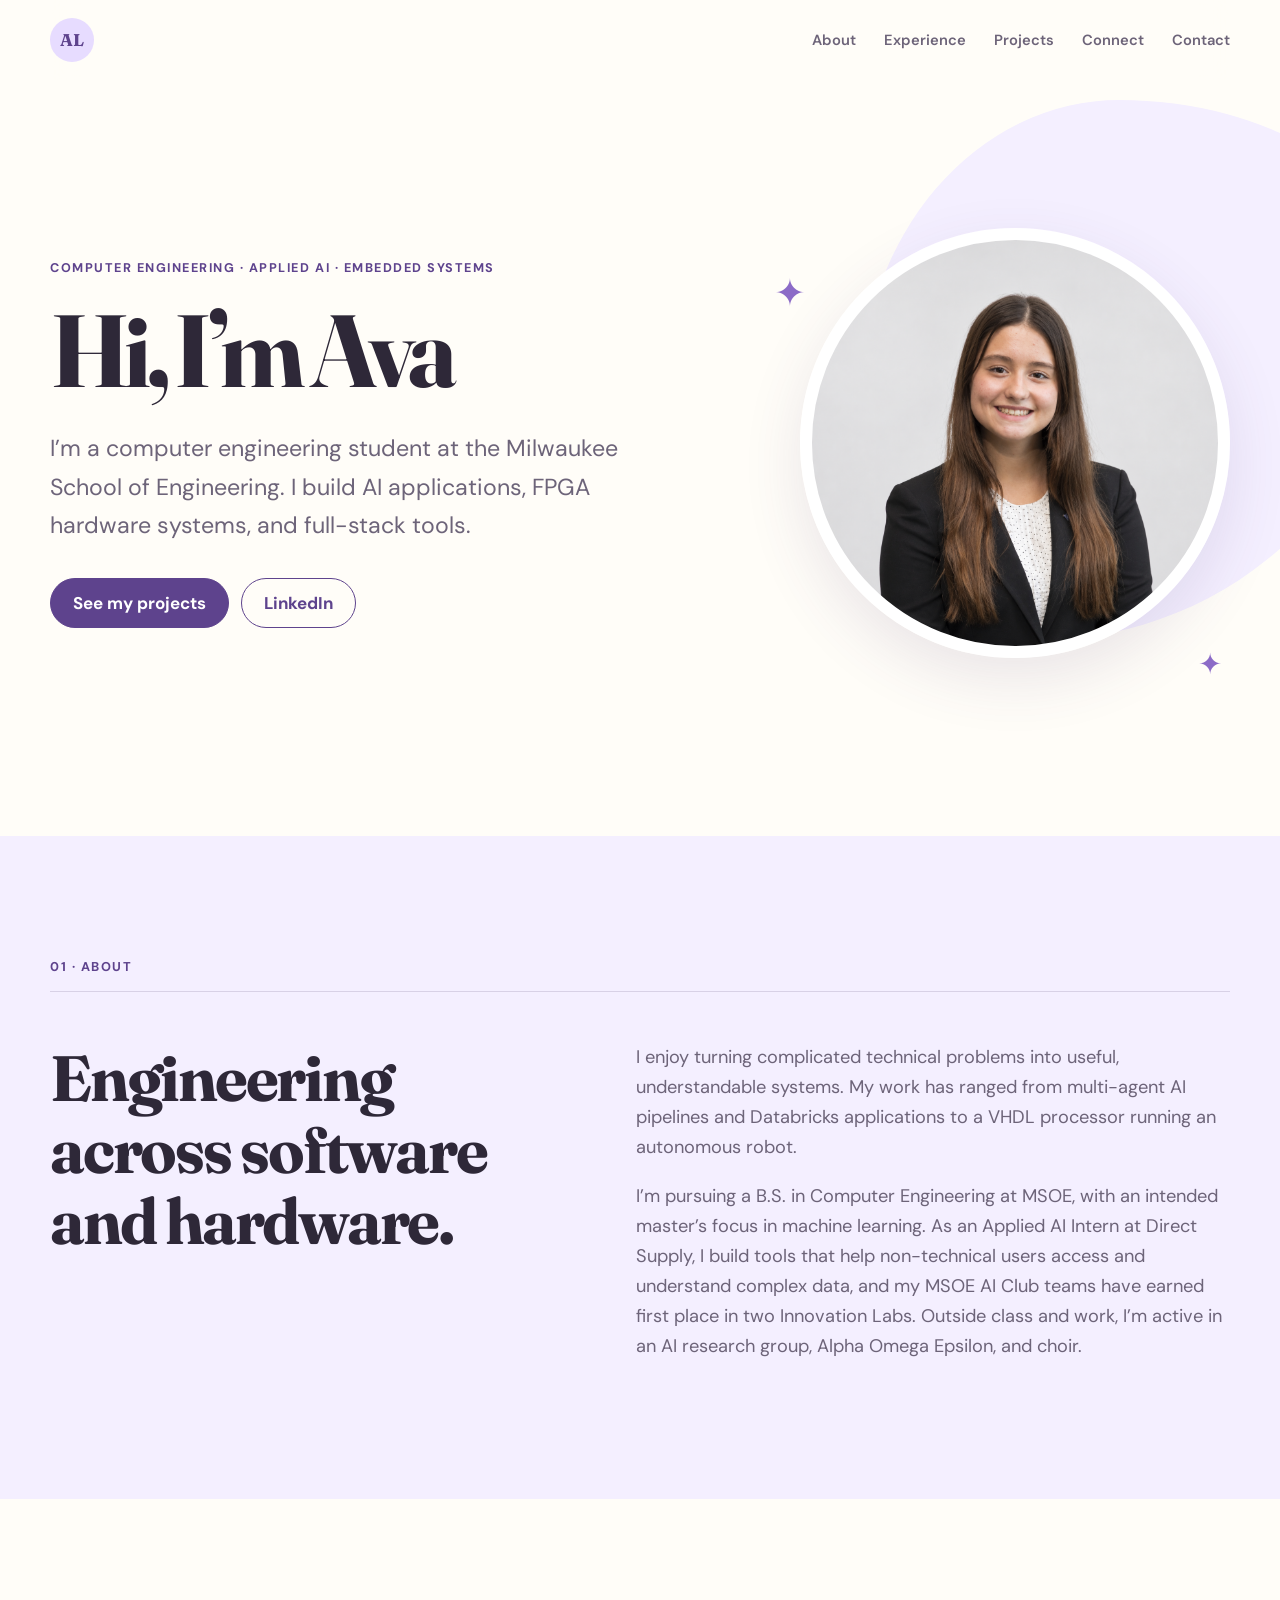
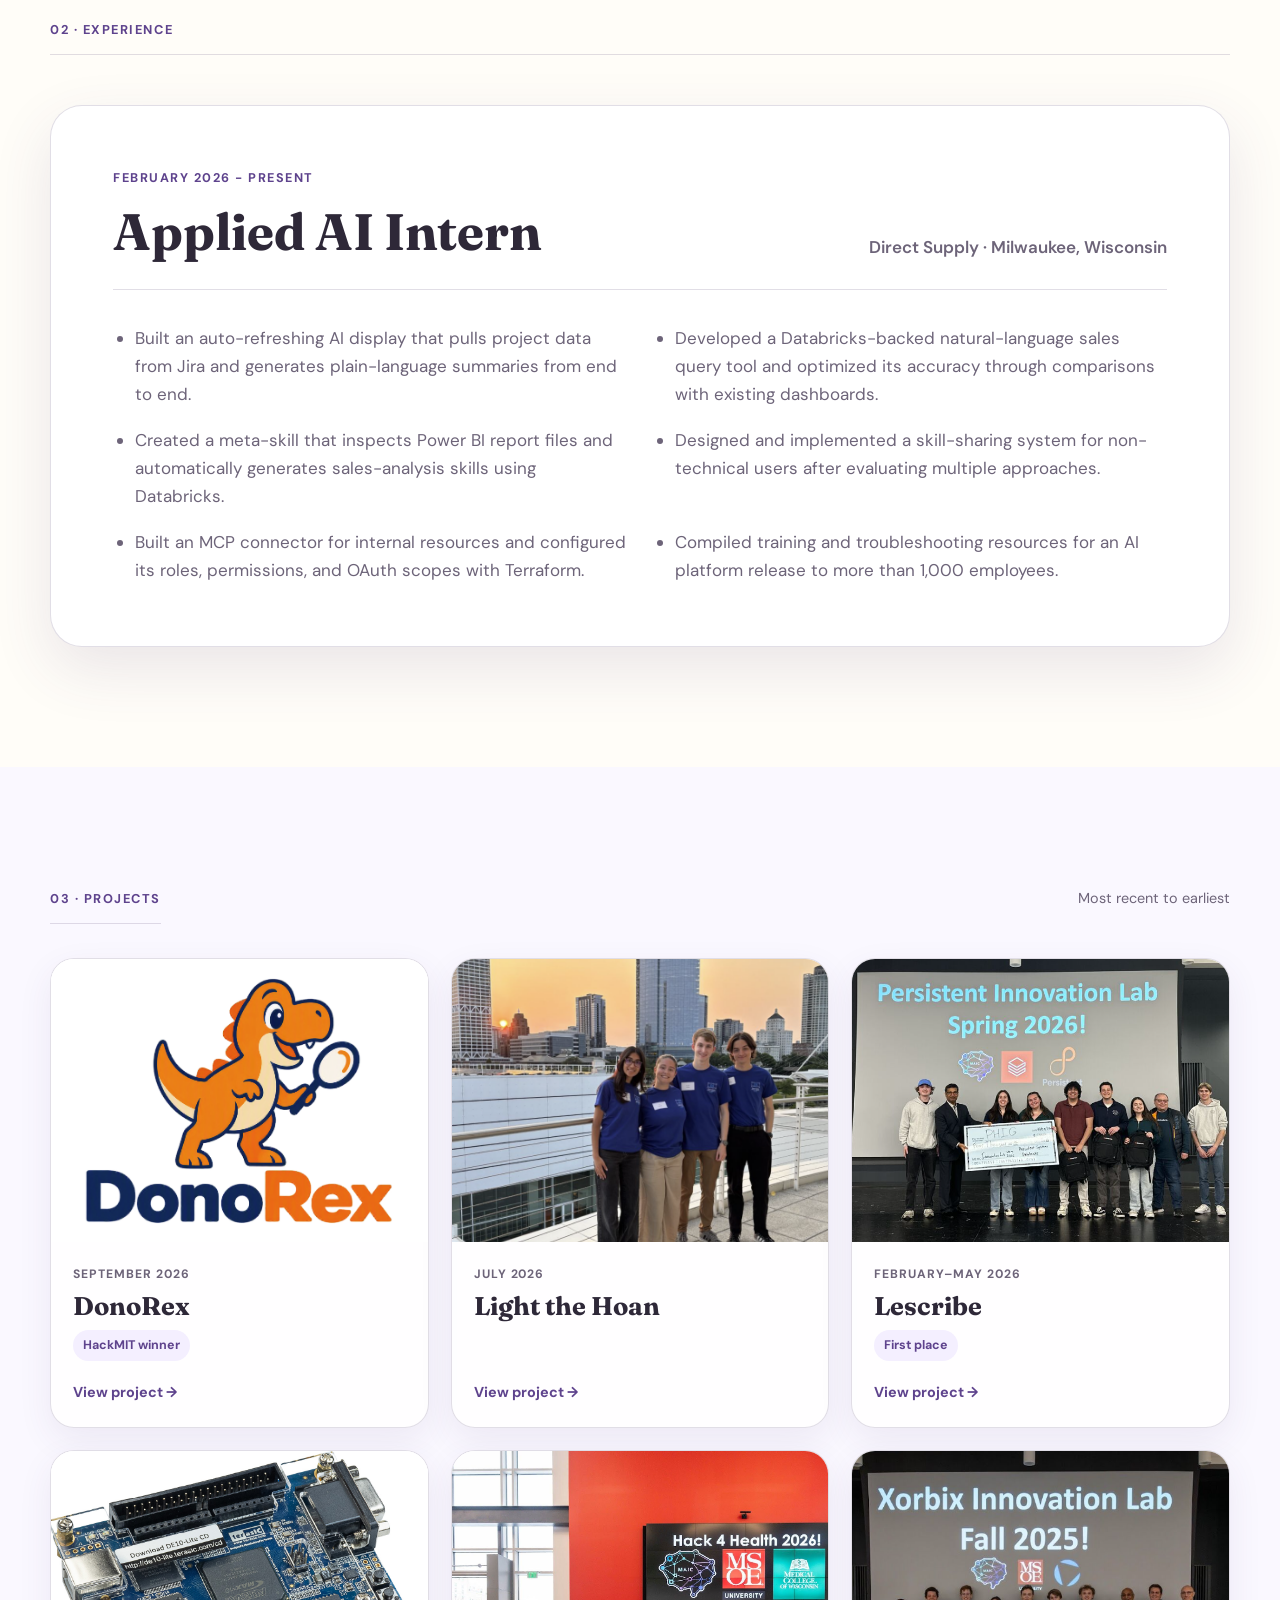
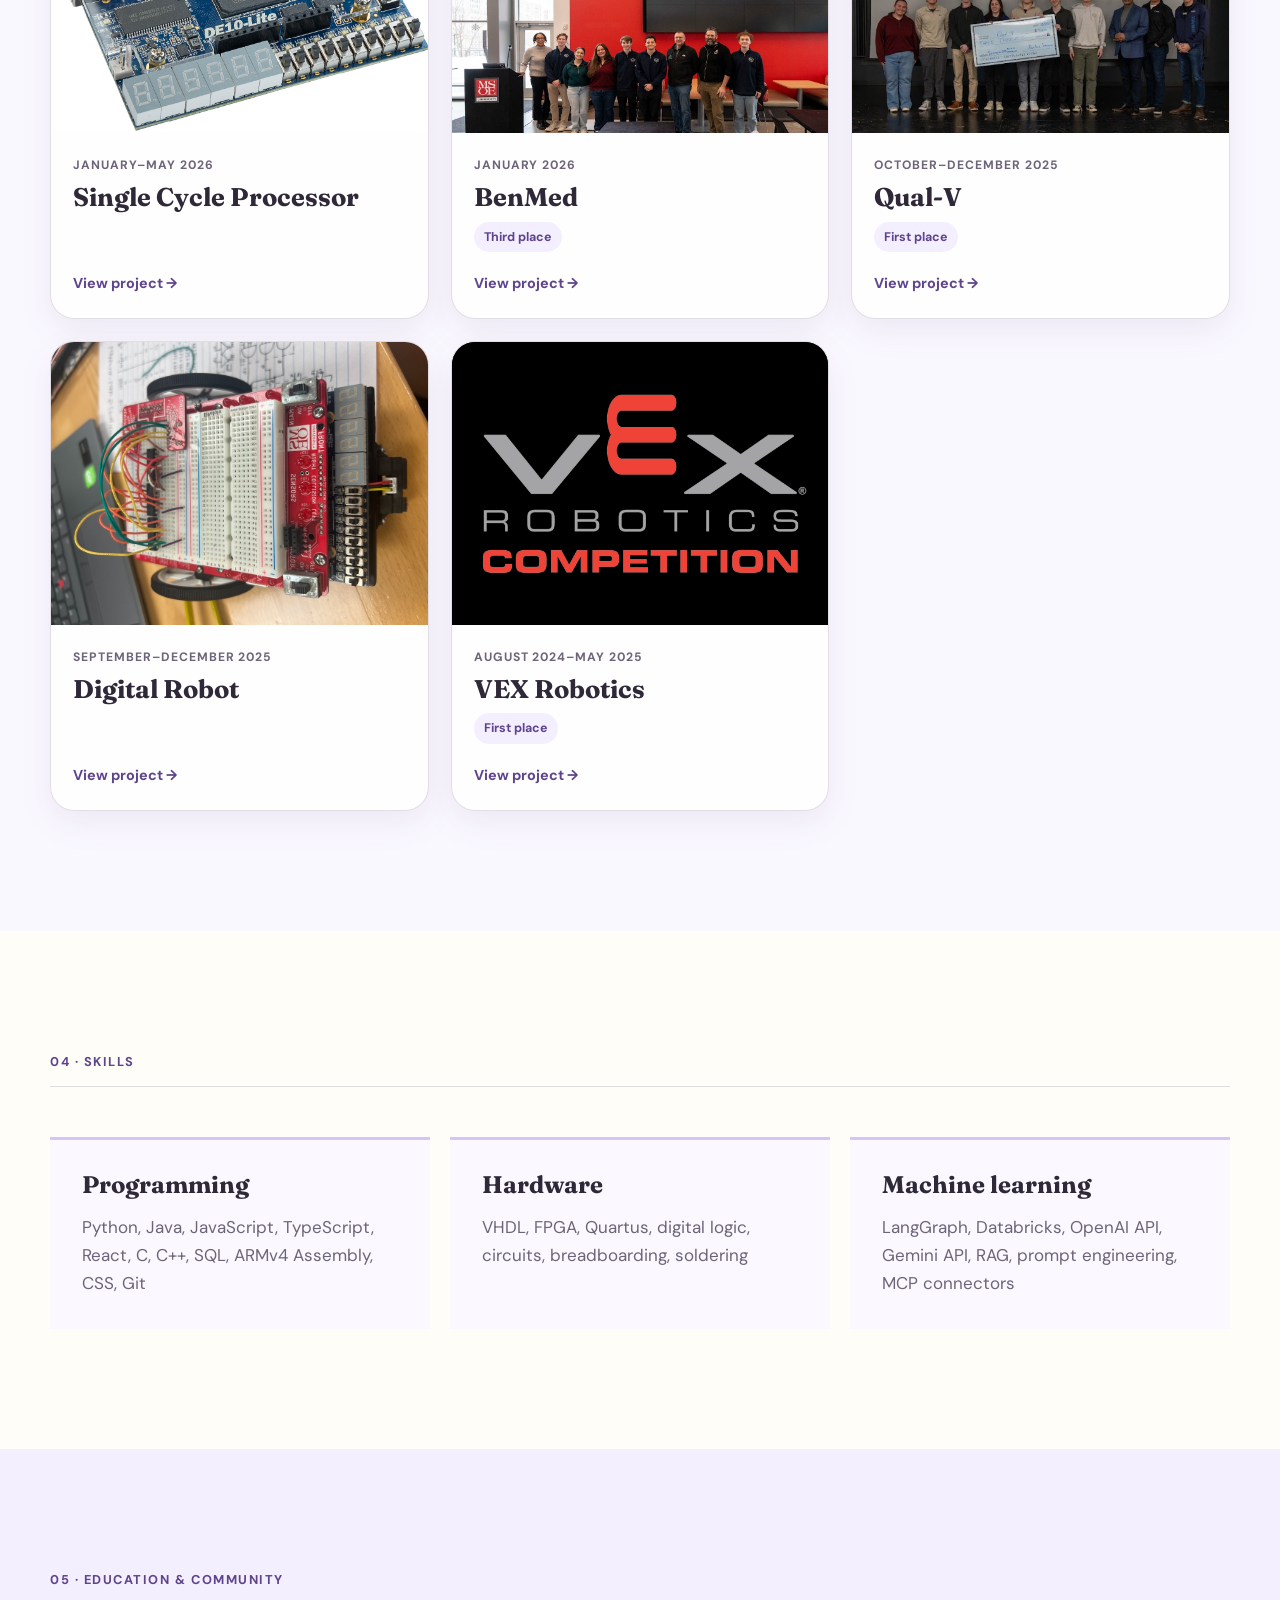
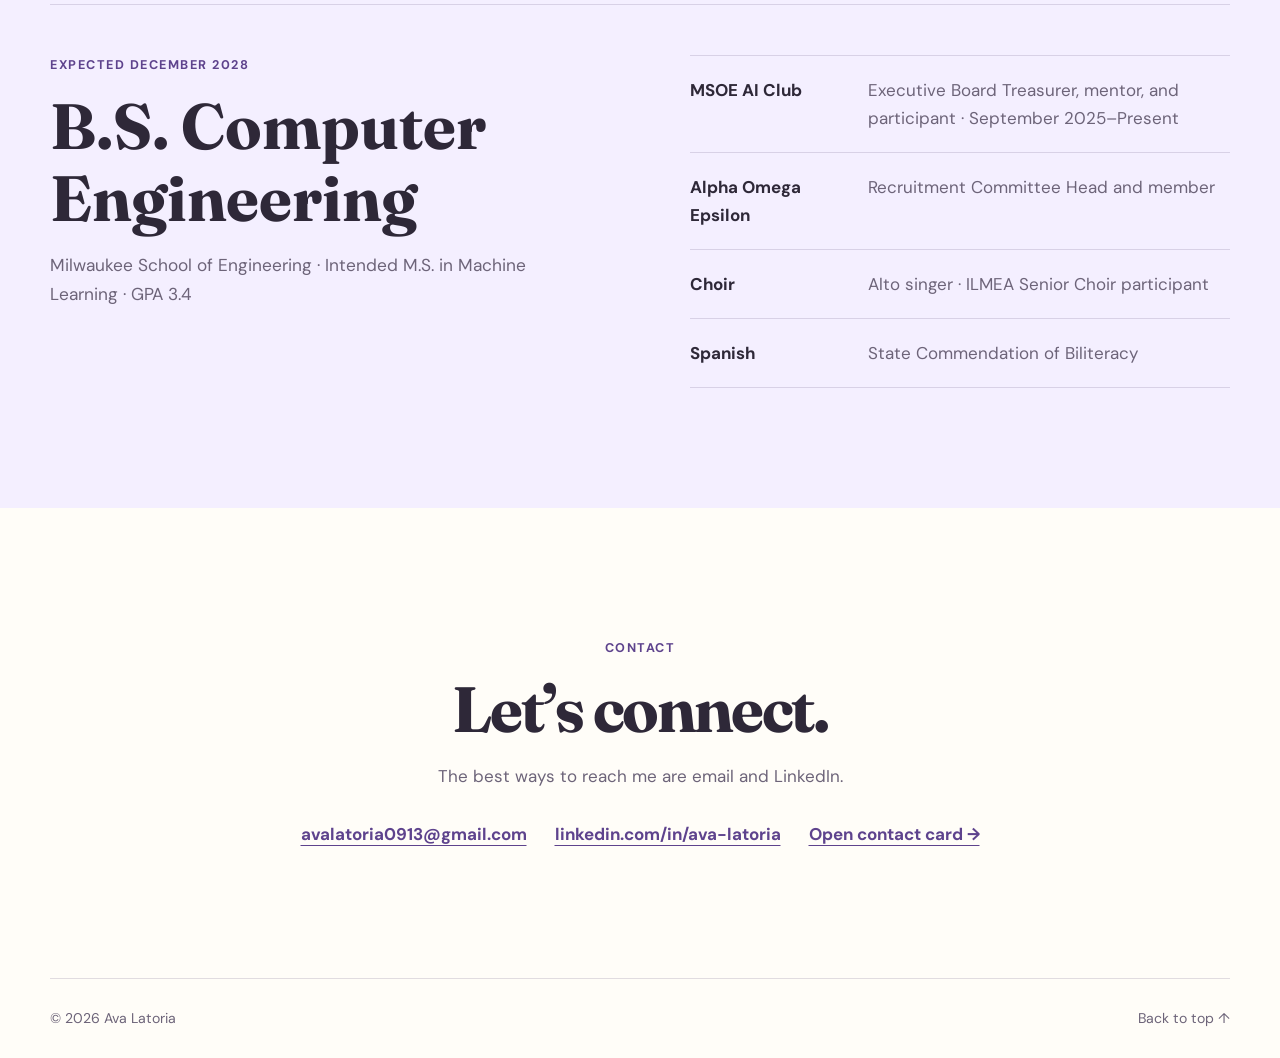
==== index.html @ c857f4d1 "Clean up Connect page background" ====
<!doctype html>
<html lang="en">
  <head>
    <meta charset="UTF-8" />
    <meta name="viewport" content="width=device-width, initial-scale=1.0" />
    <meta name="description" content="Ava Latoria - computer engineering, applied AI, and embedded systems portfolio." />
    <meta name="theme-color" content="#eee8ff" />
    <title>Ava Latoria | Portfolio</title>
    <link rel="preconnect" href="https://fonts.googleapis.com" />
    <link rel="preconnect" href="https://fonts.gstatic.com" crossorigin />
    <link href="https://fonts.googleapis.com/css2?family=DM+Sans:wght@400;500;600;700&family=Fraunces:opsz,wght@9..144,600;9..144,700&display=swap" rel="stylesheet" />
    <link rel="stylesheet" href="styles.css?v=20261103-connect-clean" />
  </head>
  <body>
    <a class="skip-link" href="#main">Skip to content</a>
    <header class="site-header">
      <a class="wordmark" href="connect.html" aria-label="Open Ava Latoria’s contact card">AL</a>
      <button class="menu-button" type="button" aria-expanded="false" aria-controls="site-nav">Menu</button>
      <nav id="site-nav" aria-label="Main navigation">
        <a href="#about">About</a>
        <a href="#experience">Experience</a>
        <a href="#projects">Projects</a>
        <a href="connect.html">Connect</a>
        <a href="#contact">Contact</a>
      </nav>
    </header>

    <main id="main">
      <section class="hero" id="top">
        <div class="hero-copy reveal">
          <p class="eyebrow">Computer Engineering · Applied AI · Embedded Systems</p>
          <h1>Hi, I’m Ava</h1>
          <p class="hero-text">I’m a computer engineering student at the Milwaukee School of Engineering. I build AI applications, FPGA hardware systems, and full-stack tools.</p>
          <div class="hero-links">
            <a class="button primary" href="#projects">See my projects</a>
            <a class="button secondary" href="https://www.linkedin.com/in/ava-latoria/" target="_blank" rel="noreferrer">LinkedIn</a>
          </div>
        </div>
        <div class="portrait-wrap reveal" aria-label="Portrait of Ava Latoria">
          <div class="portrait" role="img" aria-label="Ava Latoria smiling in a black blazer"></div>
          <span class="sparkle sparkle-one" aria-hidden="true">✦</span>
          <span class="sparkle sparkle-two" aria-hidden="true">✦</span>
        </div>
      </section>

      <section class="section about" id="about">
        <div class="section-label reveal">01 · About</div>
        <div class="about-grid">
          <h2 class="reveal">Engineering across software and hardware.</h2>
          <div class="about-copy reveal">
            <p>I enjoy turning complicated technical problems into useful, understandable systems. My work has ranged from multi-agent AI pipelines and Databricks applications to a VHDL processor running an autonomous robot.</p>
            <p>I’m pursuing a B.S. in Computer Engineering at MSOE, with an intended master’s focus in machine learning. As an Applied AI Intern at Direct Supply, I build tools that help non-technical users access and understand complex data, and my MSOE AI Club teams have earned first place in two Innovation Labs. Outside class and work, I’m active in an AI research group, Alpha Omega Epsilon, and choir.</p>
          </div>
        </div>
      </section>

      <section class="section experience" id="experience">
        <div class="section-label reveal">02 · Experience</div>
        <div class="experience-card reveal">
          <div class="experience-heading">
            <div>
              <p class="eyebrow">February 2026 - Present</p>
              <h2>Applied AI Intern</h2>
            </div>
            <p class="company">Direct Supply · Milwaukee, Wisconsin</p>
          </div>
          <ul>
            <li>Built an auto-refreshing AI display that pulls project data from Jira and generates plain-language summaries from end to end.</li>
            <li>Developed a Databricks-backed natural-language sales query tool and optimized its accuracy through comparisons with existing dashboards.</li>
            <li>Created a meta-skill that inspects Power BI report files and automatically generates sales-analysis skills using Databricks.</li>
            <li>Designed and implemented a skill-sharing system for non-technical users after evaluating multiple approaches.</li>
            <li>Built an MCP connector for internal resources and configured its roles, permissions, and OAuth scopes with Terraform.</li>
            <li>Compiled training and troubleshooting resources for an AI platform release to more than 1,000 employees.</li>
          </ul>
        </div>
      </section>

      <section class="section projects" id="projects">
        <div class="section-heading reveal">
          <div class="section-label">03 · Projects</div>
          <p>Most recent to earliest</p>
        </div>

        <div class="project-card-grid">
          <a class="project-card reveal" href="project.html#donorex"><div class="project-card-image logo-cover donorex-card-cover"><img src="assets/donorex-logo.png" alt="DonoRex logo"></div><div class="project-card-body"><span class="project-card-date">September 2026</span><h2>DonoRex</h2><span class="project-card-award">HackMIT winner</span><span class="project-card-more">View project →</span></div></a>
          <a class="project-card reveal" href="project.html#light-the-hoan"><div class="project-card-image portrait-card-cover" style="--cover-image: url('assets/light-hoan-cover.png')"><img src="assets/light-hoan-cover.png" alt="Ava and her Light the Hoan team in front of the Milwaukee skyline" loading="lazy"></div><div class="project-card-body"><span class="project-card-date">July 2026</span><h2>Light the Hoan</h2><span class="project-card-more">View project →</span></div></a>
          <a class="project-card reveal" href="project.html#lescribe"><div class="project-card-image fit-photo"><img src="assets/lescribe-team.png" alt="Lescribe team receiving its first-place award" loading="lazy"></div><div class="project-card-body"><span class="project-card-date">February–May 2026</span><h2>Lescribe</h2><span class="project-card-award">First place</span><span class="project-card-more">View project →</span></div></a>
          <a class="project-card reveal" href="project.html#single-cycle-processor"><div class="project-card-image fit-photo"><img src="assets/de10-lite.jpg" alt="Terasic DE10-Lite development board" loading="lazy"></div><div class="project-card-body"><span class="project-card-date">January–May 2026</span><h2>Single Cycle Processor</h2><span class="project-card-more">View project →</span></div></a>
          <a class="project-card reveal" href="project.html#benmed"><div class="project-card-image fit-photo"><img src="assets/benmed-team.png" alt="BenMed team at Hack 4 Health 2026" loading="lazy"></div><div class="project-card-body"><span class="project-card-date">January 2026</span><h2>BenMed</h2><span class="project-card-award">Third place</span><span class="project-card-more">View project →</span></div></a>
          <a class="project-card reveal" href="project.html#qual-v"><div class="project-card-image fit-photo"><img src="assets/qualv-team.png" alt="Qual-V team receiving its award" loading="lazy"></div><div class="project-card-body"><span class="project-card-date">October–December 2025</span><h2>Qual-V</h2><span class="project-card-award">First place</span><span class="project-card-more">View project →</span></div></a>
          <a class="project-card reveal" href="project.html#digital-robot"><div class="project-card-image fit-photo"><img src="assets/digital-robot-sideways.png?v=horizontal-flip" alt="Digital robot hardware turned sideways" loading="lazy"></div><div class="project-card-body"><span class="project-card-date">September–December 2025</span><h2>Digital Robot</h2><span class="project-card-more">View project →</span></div></a>
          <a class="project-card reveal" href="project.html#vex-robotics"><div class="project-card-image logo-cover dark"><img src="assets/vex-logo.png" alt="VEX Robotics Competition logo" loading="lazy"></div><div class="project-card-body"><span class="project-card-date">August 2024–May 2025</span><h2>VEX Robotics</h2><span class="project-card-award">First place</span><span class="project-card-more">View project →</span></div></a>
        </div>

        <div class="project-list project-source" aria-hidden="true">
          <article class="project-entry reveal">
            <div class="project-media donorex-gallery">
              <img class="donorex-cover-image" src="assets/donorex-logo.png" alt="DonoRex dinosaur mascot holding a magnifying glass above the DonoRex name">
            </div>
            <div class="project-details">
              <div class="project-meta"><span>September 2026</span><span>HackMIT</span></div>
              <div class="award">GiveCampus sponsor track winner · Grand prize</div>
              <h2>DonoRex</h2>
              <p>A decision tool for university fundraising teams. DonoRex scores constituent data and builds a ranked, time-budgeted weekly queue with a recommended action, estimated minutes, and evidence for every suggestion.</p>
              <p>I led the architecture, data pipeline, core logic, APIs, and Microsoft 365 Autopilot integration. The system uses deterministic TypeScript and a greedy optimizer, with approval required before any outreach is sent.</p>
              <div class="project-tags"><span>TypeScript</span><span>Next.js</span><span>Microsoft Graph</span><span>OAuth</span><span>Optimization</span></div>
              <div class="text-links">
                <a href="https://plume.hackmit.org/project/cxnvv-kmhmt-hktyj-zuygs" target="_blank" rel="noreferrer">Project page ↗</a>
                <a href="https://github.com/latoriaa13/HackMIT_Dropbox" target="_blank" rel="noreferrer">Code ↗</a>
                <a href="https://www.linkedin.com/feed/update/urn:li:activity:7507967518070816769/" target="_blank" rel="noreferrer">LinkedIn post ↗</a>
              </div>
            </div>
          </article>

          <article class="project-entry reveal">
            <div class="project-media photo-grid-three">
              <img src="assets/light-hoan-1.jpg" alt="Ava's team at the Milwaukee Art Museum during the Light the Hoan challenge" loading="lazy">
              <img src="assets/light-hoan-2.jpg" alt="Light the Hoan team presenting its bridge light show" loading="lazy">
              <img src="assets/light-hoan-3.jpg" alt="The Hoan Bridge illuminated at night" loading="lazy">
            </div>
            <div class="project-details">
              <div class="project-meta"><span>July 2026</span><span>Direct Supply intern challenge</span></div>
              <h2>Light the Hoan</h2>
              <p>My intern team designed an original light show for Milwaukee’s Hoan Bridge, translating Direct Supply’s mission into a coordinated visual story. We presented the concept alongside teams from 13 companies.</p>
              <div class="project-tags"><span>Creative technology</span><span>Team design</span><span>Presentation</span></div>
              <div class="text-links"><a href="https://www.linkedin.com/feed/update/urn:li:activity:7488760952964710401/" target="_blank" rel="noreferrer">LinkedIn post ↗</a></div>
            </div>
          </article>

          <article class="project-entry reveal">
            <div class="project-media lescribe-gallery">
              <img class="lescribe-team" src="assets/lescribe-team.png" alt="Lescribe team receiving its first-place award at the Persistent Systems Innovation Lab showcase" loading="lazy">
            </div>
            <div class="project-details">
              <div class="project-meta"><span>February–May 2026</span><span>Persistent Systems MAIC</span></div>
              <div class="award">First place</div>
              <h2>Lescribe</h2>
              <p>An autonomous medical coding assistant that transcribes doctor-patient conversations with AssemblyAI and coordinates specialist agents in LangGraph to generate ICD-10-CM and CPT codes.</p>
              <p>Semantic retrieval searches more than 500 embedded coding-rule chunks for each case. The HIPAA-conscious React and TypeScript app includes patient context, PHI redaction, and reached 96.9% ICD and 85.6% CPT accuracy on our hand-labeled evaluation set.</p>
              <div class="project-tags"><span>LangGraph</span><span>RAG</span><span>Databricks</span><span>React</span><span>AssemblyAI</span></div>
              <div class="text-links"><a href="https://www.linkedin.com/feed/update/urn:li:activity:7457556461817245698/" target="_blank" rel="noreferrer">LinkedIn post ↗</a></div>
            </div>
          </article>

          <article class="project-entry reveal">
            <div class="project-media de10-lite-photo">
              <img src="assets/de10-lite.jpg" alt="Terasic DE10-Lite development board with a MAX 10 FPGA" loading="lazy">
            </div>
            <div class="project-details">
              <div class="project-meta"><span>January–May 2026</span><span>Computer architecture</span></div>
              <h2>Single Cycle Processor</h2>
              <p>I built an ARMv4 CPU from scratch in VHDL, including the ALU, register file, immediate extender, rotator, barrel shifter, and combinational control. The design ran on a MAX 10 FPGA with memory-mapped motors, sensors, LEDs, and seven-segment displays.</p>
              <p>ARM assembly programs drove seven robot behaviors, supported by timing simulations and on-board testing in Quartus.</p>
              <div class="project-tags"><span>VHDL</span><span>ARMv4</span><span>FPGA</span><span>Quartus</span><span>Embedded I/O</span></div>
            </div>
          </article>

          <article class="project-entry reveal">
            <div class="project-media benmed-gallery">
              <img class="benmed-logo" src="assets/benmed-logo.png" alt="BenMed logo with a medical dog mascot and the phrase Better English for Medicine" loading="lazy">
              <img class="benmed-team" src="assets/benmed-team.png" alt="BenMed team at Hack 4 Health 2026" loading="lazy">
            </div>
            <div class="project-details">
              <div class="project-meta"><span>January 2026</span><span>Hack-4-Health</span></div>
              <div class="award">Third place</div>
              <h2>BenMed</h2>
              <p>A medical report summarization tool built at the MSOE AI Club’s Hack-4-Health, hosted by the Medical College of Wisconsin. MedSpaCy extracts clinical information, Gemini rewrites it in plain language, and a seven-stage validation pipeline checks the result.</p>
              <p>Exa.ai adds citations so readers can trace unfamiliar terms and claims to supporting sources.</p>
              <div class="project-tags"><span>Python</span><span>MedSpaCy</span><span>Gemini</span><span>Exa.ai</span><span>Validation</span></div>
            </div>
          </article>

          <article class="project-entry reveal">
            <div class="project-media qualv-gallery">
              <img class="qualv-team" src="assets/qualv-team.png" alt="Qual-V team receiving its award at the Xorbix Innovation Lab showcase" loading="lazy">
            </div>
            <div class="project-details">
              <div class="project-meta"><span>October–December 2025</span><span>Xorbix MAIC</span></div>
              <div class="award">First place</div>
              <h2>Qual-V</h2>
              <p>A real-time manufacturing quality platform using three YOLO models on Databricks: a 99.5% mAP@50 jar detector, a 94% intact-versus-damaged classifier, and a 78% multiclass damage model.</p>
              <p>I hand-labeled data in Roboflow and split and fine-tuned the binary classifier. A human-in-the-loop workflow captures feedback, retrains models, and replaces approved versions through the MLflow registry.</p>
              <div class="project-tags"><span>YOLO</span><span>Databricks</span><span>Roboflow</span><span>MLflow</span><span>React</span></div>
              <div class="text-links"><a href="https://www.linkedin.com/feed/update/urn:li:activity:7403886602336530432/" target="_blank" rel="noreferrer">LinkedIn post ↗</a></div>
            </div>
          </article>

          <article class="project-entry reveal">
            <div class="project-media digital-robot-photo">
              <img src="assets/digital-robot.png" alt="Digital robot hardware with a breadboard, sensors, wheels, switches, and seven-segment displays" loading="lazy">
            </div>
            <div class="project-details">
              <div class="project-meta"><span>September–December 2025</span><span>Digital logic</span></div>
              <h2>Digital Robot</h2>
              <p>An autonomous robot implemented in VHDL and digital logic on a DE10-Lite FPGA. I integrated motors, infrared and collision sensors, and a breadboarded interface so the robot could follow a track, stop at crossroads, avoid collisions, and show its current action on a seven-segment display.</p>
              <div class="project-tags"><span>VHDL</span><span>DE10-Lite</span><span>Digital logic</span><span>Sensors</span><span>Breadboarding</span></div>
            </div>
          </article>

          <article class="project-entry reveal">
            <div class="project-media vex-logo-panel">
              <img class="vex-logo-image" src="assets/vex-logo.png" alt="VEX Robotics Competition logo" loading="lazy">
            </div>
            <div class="project-details">
              <div class="project-meta"><span>August 2024–May 2025</span><span>Competitive robotics</span></div>
              <div class="award">First place · school competition</div>
              <h2>VEX Robotics</h2>
              <p>VEX Robotics is a competitive program where teams design, build, and program robots for game-based challenges. Throughout the season, I applied the engineering design process to prototype, test, and refine our robot using feedback from real matches.</p>
              <p>We built with VEX V5 components, motors, sensors, and the V5 Brain. I programmed driver-control routines in VEXcode C++ and used sensor feedback to improve navigation and responsiveness. My team won first place alongside a partner team in a school competition—my first hands-on experience with competitive robotics and hardware-software integration.</p>
              <div class="project-tags"><span>C++</span><span>VEXcode</span><span>V5 Brain</span><span>Motors</span><span>Sensors</span></div>
            </div>
          </article>
        </div>
      </section>

      <section class="section skills" id="skills">
        <div class="section-label reveal">04 · Skills</div>
        <div class="skills-grid">
          <div class="skill-group reveal">
            <h3>Programming</h3>
            <p>Python, Java, JavaScript, TypeScript, React, C, C++, SQL, ARMv4 Assembly, CSS, Git</p>
          </div>
          <div class="skill-group reveal">
            <h3>Hardware</h3>
            <p>VHDL, FPGA, Quartus, digital logic, circuits, breadboarding, soldering</p>
          </div>
          <div class="skill-group reveal">
            <h3>Machine learning</h3>
            <p>LangGraph, Databricks, OpenAI API, Gemini API, RAG, prompt engineering, MCP connectors</p>
          </div>
        </div>
      </section>

      <section class="section education">
        <div class="section-label reveal">05 · Education & community</div>
        <div class="education-grid">
          <div class="education-main reveal">
            <p class="eyebrow">Expected December 2028</p>
            <h2>B.S. Computer Engineering</h2>
            <p>Milwaukee School of Engineering · Intended M.S. in Machine Learning · GPA 3.4</p>
          </div>
          <div class="community-list reveal">
            <div><strong>MSOE AI Club</strong><span>Executive Board Treasurer, mentor, and participant · September 2025–Present</span></div>
            <div><strong>Alpha Omega Epsilon</strong><span>Recruitment Committee Head and member</span></div>
            <div><strong>Choir</strong><span>Alto singer · ILMEA Senior Choir participant</span></div>
            <div><strong>Spanish</strong><span>State Commendation of Biliteracy</span></div>
          </div>
        </div>
      </section>

      <section class="contact" id="contact">
        <p class="eyebrow reveal">Contact</p>
        <h2 class="reveal">Let’s connect.</h2>
        <p class="reveal">The best ways to reach me are email and LinkedIn.</p>
        <div class="contact-links reveal">
          <a href="mailto:avalatoria0913@gmail.com">avalatoria0913@gmail.com</a>
          <a href="https://www.linkedin.com/in/ava-latoria/" target="_blank" rel="noreferrer">linkedin.com/in/ava-latoria</a>
          <a href="connect.html">Open contact card →</a>
        </div>
      </section>
    </main>

    <footer>
      <p>© <span id="year"></span> Ava Latoria</p>
      <a href="#top">Back to top ↑</a>
    </footer>
    <script src="script.js"></script>
  </body>
</html>
---- styles.css ----
:root {
  --ink: #2e2838;
  --muted: #6d6479;
  --lavender-50: #fbf9ff;
  --lavender-100: #f4efff;
  --lavender-200: #e7dcff;
  --lavender-300: #d5c3fb;
  --lavender-500: #8c6bc7;
  --lavender-700: #5e438d;
  --cream: #fffdf8;
  --orange: #f58245;
  --line: rgba(71, 53, 98, 0.16);
  --shadow: 0 22px 60px rgba(80, 54, 118, 0.12);
}

* { box-sizing: border-box; }
html { overflow-x: clip; scroll-behavior: smooth; }
body {
  margin: 0;
  overflow-x: hidden;
  color: var(--ink);
  background: var(--cream);
  font-family: "DM Sans", sans-serif;
  font-size: 17px;
  line-height: 1.65;
}

a { color: inherit; }
img { max-width: 100%; }
.skip-link { position: fixed; left: 16px; top: -60px; z-index: 100; padding: 10px 16px; background: var(--ink); color: white; border-radius: 8px; }
.skip-link:focus { top: 16px; }

.site-header {
  position: sticky;
  top: 0;
  z-index: 20;
  display: flex;
  align-items: center;
  justify-content: space-between;
  width: min(1180px, calc(100% - 40px));
  margin: 0 auto;
  padding: 18px 0;
  background: color-mix(in srgb, var(--cream) 88%, transparent);
  backdrop-filter: blur(14px);
}
.wordmark { display: grid; place-items: center; width: 44px; height: 44px; border-radius: 50%; background: var(--lavender-200); color: var(--lavender-700); font-family: "Fraunces", serif; font-weight: 700; text-decoration: none; }
nav { display: flex; gap: 28px; }
nav a { color: var(--muted); font-size: 0.92rem; font-weight: 600; text-decoration: none; }
nav a:hover, nav a:focus-visible { color: var(--lavender-700); }
.menu-button { display: none; }

.hero {
  position: relative;
  display: grid;
  grid-template-columns: 1.15fr 0.85fr;
  align-items: center;
  gap: 80px;
  min-height: 84vh;
  width: min(1180px, calc(100% - 40px));
  margin: 0 auto;
  padding: 80px 0 110px;
}
.hero::before { content: ""; position: absolute; z-index: -1; width: 540px; height: 540px; right: -170px; top: 20px; border-radius: 48% 52% 67% 33% / 56% 34% 66% 44%; background: var(--lavender-100); }
.eyebrow { margin: 0 0 14px; color: var(--lavender-700); font-size: 0.79rem; font-weight: 700; letter-spacing: 0.12em; text-transform: uppercase; }
h1, h2, h3 { font-family: "Fraunces", serif; line-height: 1.12; }
h1 { margin: 0 0 22px; font-size: clamp(4rem, 8vw, 7.4rem); letter-spacing: -0.055em; }
.hero-text { max-width: 690px; margin: 0; color: var(--muted); font-size: clamp(1.15rem, 2vw, 1.45rem); }
.hero-links { display: flex; flex-wrap: wrap; gap: 12px; margin-top: 34px; }
.button { display: inline-flex; align-items: center; justify-content: center; min-height: 50px; padding: 0 22px; border: 1px solid var(--lavender-700); border-radius: 999px; font-weight: 700; text-decoration: none; transition: transform 180ms ease, box-shadow 180ms ease; }
.button:hover { transform: translateY(-2px); box-shadow: 0 10px 24px rgba(94, 67, 141, 0.18); }
.button.primary { background: var(--lavender-700); color: white; }
.button.secondary { color: var(--lavender-700); }

.portrait-wrap { position: relative; justify-self: end; width: min(100%, 430px); }
.portrait { aspect-ratio: 1; overflow: hidden; border: 12px solid white; border-radius: 50%; background-image: url("assets/ava-portrait-clean.png"); background-repeat: no-repeat; background-size: cover; background-position: center; box-shadow: var(--shadow); }
.sparkle { position: absolute; color: var(--lavender-500); font-size: 2.4rem; }
.sparkle-one { left: -26px; top: 34px; }
.sparkle-two { right: 8px; bottom: -30px; font-size: 1.8rem; }

.section { padding: 120px max(20px, calc((100vw - 1180px) / 2)); }
.section-label { margin-bottom: 50px; padding-bottom: 14px; border-bottom: 1px solid var(--line); color: var(--lavender-700); font-size: 0.8rem; font-weight: 700; letter-spacing: 0.12em; text-transform: uppercase; }
.about { background: var(--lavender-100); }
.about-grid { display: grid; grid-template-columns: 0.9fr 1.1fr; gap: 100px; }
.about h2, .contact h2 { margin: 0; font-size: clamp(2.7rem, 5vw, 4.6rem); letter-spacing: -0.035em; }
.about-copy { max-width: 680px; color: var(--muted); font-size: 1.14rem; }
.about-copy p:first-child { margin-top: 0; }

.experience-card { padding: clamp(28px, 5vw, 62px); border: 1px solid var(--line); border-radius: 32px; background: white; box-shadow: var(--shadow); }
.experience-heading { display: flex; align-items: flex-end; justify-content: space-between; gap: 30px; padding-bottom: 28px; border-bottom: 1px solid var(--line); }
.experience-heading h2 { margin: 0; font-size: clamp(2.2rem, 4vw, 3.8rem); }
.company { margin: 0; color: var(--muted); font-weight: 600; text-align: right; }
.experience-card ul { display: grid; grid-template-columns: repeat(2, 1fr); gap: 18px 48px; margin: 34px 0 0; padding-left: 22px; color: var(--muted); }

.projects { background: #faf8ff; }
.section-heading { display: flex; justify-content: space-between; align-items: baseline; margin-bottom: 34px; }
.section-heading .section-label { margin: 0; }
.section-heading p { margin: 0; color: var(--muted); font-size: .9rem; }
.project-list { display: grid; gap: 26px; }
.project-source { display: none; }
.project-card-grid { display: grid; grid-template-columns: repeat(3, minmax(0, 1fr)); gap: 22px; }
.project-card { display: flex; min-width: 0; flex-direction: column; overflow: hidden; color: var(--ink); text-decoration: none; background: rgba(255, 255, 255, .86); border: 1px solid var(--line); border-radius: 24px; box-shadow: 0 12px 34px rgba(73, 45, 112, .08); transition: transform 180ms ease, box-shadow 180ms ease, border-color 180ms ease; }
.project-card:hover, .project-card:focus-visible { transform: translateY(-5px); border-color: var(--lavender-500); box-shadow: 0 18px 42px rgba(73, 45, 112, .15); }
.project-card-image { position: relative; display: grid; width: 100%; aspect-ratio: 4 / 3; place-items: center; overflow: hidden; background: #fff; }
.project-card-image img { position: absolute; inset: 0; width: 100%; height: 100%; object-fit: cover; }
.project-card-image.contain img { object-fit: contain; padding: 20px; }
.project-card-image.dark { background: #050505; }
.project-card-image.fit-photo img { object-fit: cover; padding: 0; }
.project-card-image.logo-cover img { object-fit: cover; padding: 0; }
.project-card-image.donorex-card-cover img { object-position: center; padding: 0; }
a[href="project.html#lescribe"] .project-card-image img { object-position: center 54%; }
a[href="project.html#benmed"] .project-card-image img { object-position: center 58%; }
a[href="project.html#qual-v"] .project-card-image img { object-position: center 55%; }
.project-card-image.portrait-card-cover::before { content: ""; position: absolute; inset: -18px; background: linear-gradient(rgba(244, 239, 255, .34), rgba(255, 255, 255, .28)), var(--cover-image) center / cover no-repeat; filter: blur(14px); opacity: .72; }
.project-card-image.portrait-card-cover img { z-index: 1; object-fit: cover; object-position: center 65%; padding: 0; }
.project-card-body { display: flex; flex: 1; flex-direction: column; align-items: flex-start; padding: 22px; }
.project-card-date { color: var(--muted); font-size: .76rem; font-weight: 700; letter-spacing: .08em; text-transform: uppercase; }
.project-card h2 { margin: 8px 0 10px; font-size: clamp(1.4rem, 2vw, 1.8rem); }
.project-card-award { display: inline-flex; margin-bottom: 20px; padding: 5px 10px; color: var(--lavender-700); font-size: .78rem; font-weight: 700; background: var(--lavender-100); border-radius: 999px; }
.project-card-more { margin-top: auto; color: var(--lavender-700); font-size: .9rem; font-weight: 700; }
.project-detail-main { width: min(1180px, calc(100% - 40px)); min-height: calc(100vh - 180px); margin: 0 auto; padding: 64px 0 96px; }
.back-link { display: inline-flex; margin-bottom: 28px; color: var(--lavender-700); font-weight: 700; text-decoration: none; }
.project-detail-entry { min-height: 540px; }
.project-loading { padding: 60px 0; color: var(--muted); }
.project-entry { display: grid; grid-template-columns: minmax(0, 1fr) minmax(0, 1fr); overflow: hidden; min-height: 520px; border: 1px solid var(--line); border-radius: 30px; background: white; box-shadow: 0 16px 48px rgba(80, 54, 120, .06); }
.project-entry:nth-child(even) .project-media { order: 2; }
.project-media { position: relative; min-height: 520px; overflow: hidden; background: var(--lavender-100); }
.project-media img { width: 100%; height: 100%; object-fit: cover; display: block; }
.photo-pair { display: grid; grid-template-columns: 1.12fr .88fr; gap: 4px; }
.photo-pair img:last-child { object-position: 50% center; }
.donorex-gallery { display: grid; place-items: center; background: white; }
.project-media .donorex-cover-image { grid-column: 1 / -1; grid-row: 1; object-fit: contain; padding: clamp(28px, 5vw, 72px); background: white; }
.photo-grid-three { display: grid; grid-template-columns: 1.12fr .88fr; grid-template-rows: 1fr 1fr; gap: 4px; }
.photo-grid-three img:first-child { grid-row: 1 / 3; }
.photo-grid-three img:not(:first-child) { min-height: 0; }
.lescribe-gallery { display: grid; place-items: center; background: white; }
.project-media .lescribe-team { padding: 8px; background: white; object-fit: contain; }
.project-details { display: flex; flex-direction: column; justify-content: center; padding: clamp(34px, 5vw, 62px); }
.project-meta { display: flex; flex-wrap: wrap; gap: 8px 18px; margin-bottom: 18px; color: var(--muted); font-size: .78rem; font-weight: 700; letter-spacing: .07em; text-transform: uppercase; }
.project-meta span + span::before { content: "·"; margin-right: 18px; color: var(--lavender-300); }
.award { display: inline-flex; padding: 8px 13px; border-radius: 999px; background: var(--lavender-100); color: var(--lavender-700); font-size: 0.77rem; font-weight: 700; letter-spacing: 0.055em; text-transform: uppercase; }
.project-details .award { align-self: flex-start; }
.project-details h2 { margin: 18px 0 16px; font-size: clamp(2.5rem, 4vw, 4rem); letter-spacing: -0.04em; }
.project-details p { margin: 0 0 14px; color: var(--muted); }
.project-tags { display: flex; flex-wrap: wrap; gap: 8px; margin: 26px 0; }
.project-tags span { padding: 7px 11px; border: 1px solid var(--line); border-radius: 999px; color: var(--muted); font-size: 0.82rem; }
.text-links { display: flex; flex-wrap: wrap; gap: 22px; }
.text-links a { color: var(--lavender-700); font-weight: 700; text-underline-offset: 4px; }
.project-illustration { isolation: isolate; background: linear-gradient(145deg, #f1eaff, #ddd0f8); }
.project-illustration::before { content: ""; position: absolute; inset: 9%; border: 1px solid rgba(107, 78, 149, .16); border-radius: 28px; background: rgba(255,255,255,.45); }
.de10-lite-photo { display: grid; place-items: center; background: white; }
.project-media.de10-lite-photo img { object-fit: contain; padding: clamp(16px, 3vw, 34px); }
.benmed-gallery { display: grid; grid-template-rows: 42% 58%; background: #e2e5e8; }
.project-media .benmed-logo { object-fit: contain; padding: clamp(12px, 2vw, 24px); background: #e2e5e8; }
.project-media .benmed-team { min-height: 0; object-position: center; }
.qualv-gallery { display: grid; place-items: center; background: white; }
.project-media .qualv-team { padding: 8px; background: white; object-fit: contain; }
.digital-robot-photo { display: grid; place-items: center; background: #e9e2d9; }
.project-media.digital-robot-photo img { object-fit: contain; }
.vex-logo-panel { display: grid; place-items: center; background: #000; }
.project-media .vex-logo-image { object-fit: contain; padding: clamp(22px, 4vw, 58px); background: #000; }

.skills-grid { display: grid; grid-template-columns: repeat(3, 1fr); gap: 20px; }
.skill-group { padding: 32px; border-top: 3px solid var(--lavender-300); background: var(--lavender-50); }
.skill-group h3 { margin: 0 0 14px; font-size: 1.5rem; }
.skill-group p { margin: 0; color: var(--muted); }

.education { background: var(--lavender-100); }
.education-grid { display: grid; grid-template-columns: 1fr 1fr; gap: 100px; align-items: start; }
.education-main h2 { margin: 0 0 18px; font-size: clamp(2.5rem, 5vw, 4.2rem); }
.education-main > p:last-child { color: var(--muted); font-size: 1.08rem; }
.community-list { border-top: 1px solid var(--line); }
.community-list div { display: grid; grid-template-columns: 160px 1fr; gap: 18px; padding: 20px 0; border-bottom: 1px solid var(--line); }
.community-list span { color: var(--muted); }

.contact { padding: 130px 20px; text-align: center; }
.contact > p:not(.eyebrow) { color: var(--muted); }
.contact-links { display: flex; justify-content: center; flex-wrap: wrap; gap: 12px 28px; margin-top: 30px; }
.contact-links a { color: var(--lavender-700); font-weight: 700; text-underline-offset: 5px; }
footer { display: flex; justify-content: space-between; width: min(1180px, calc(100% - 40px)); margin: 0 auto; padding: 28px 0; border-top: 1px solid var(--line); color: var(--muted); font-size: 0.88rem; }
footer p { margin: 0; }
footer a { text-decoration: none; }

.connect-page { display: grid; grid-template-rows: auto minmax(0, 1fr) auto; min-height: 100vh; min-height: 100svh; background: var(--cream); }
.connect-page nav a[aria-current="page"] { color: var(--lavender-700); }
.connect-main { display: grid; place-items: center; width: min(1040px, calc(100% - 40px)); min-height: 0; margin: 0 auto; padding: 18px 0 24px; }
.connect-card { display: grid; grid-template-columns: .88fr 1.12fr; overflow: hidden; width: 100%; max-height: min(620px, calc(100svh - 160px)); border: 1px solid var(--line); border-radius: 32px; background: white; box-shadow: var(--shadow); }
.connect-profile { padding: clamp(28px, 4vw, 44px); background: var(--lavender-100); }
.connect-photo { width: 112px; aspect-ratio: 1; margin-bottom: 18px; border: 6px solid white; border-radius: 28px; background-image: url("assets/ava-portrait-clean.png"); background-repeat: no-repeat; background-size: cover; background-position: center; box-shadow: 0 14px 34px rgba(80,54,118,.15); }
.connect-profile h1 { margin: 0 0 12px; font-size: clamp(2.7rem, 5vw, 4.2rem); }
.connect-intro { margin: 0; color: var(--muted); font-size: .94rem; line-height: 1.55; }
.connect-actions { display: flex; flex-wrap: wrap; gap: 9px; margin-top: 20px; }
.connect-page .button { min-height: 42px; padding: 0 18px; font-size: .9rem; }
.connect-directory { display: grid; align-content: center; padding: clamp(24px, 4vw, 42px); }
.connect-directory > a, .connect-directory > div { display: grid; grid-template-columns: 90px minmax(0, 1fr) auto; align-items: center; gap: 16px; padding: 17px 0; border-bottom: 1px solid var(--line); text-decoration: none; }
.connect-directory > :first-child { border-top: 1px solid var(--line); }
.connect-directory span { color: var(--muted); font-size: .74rem; font-weight: 700; letter-spacing: .1em; text-transform: uppercase; }
.connect-directory strong { overflow-wrap: anywhere; font-size: 1rem; }
.connect-directory b { color: var(--lavender-700); font-size: 1.2rem; }
.connect-directory a:hover strong, .connect-directory a:focus-visible strong { color: var(--lavender-700); }
.connect-page footer { padding: 14px 0; }

.reveal { opacity: 0; transform: translateY(20px); transition: opacity 700ms ease, transform 700ms ease; }
.reveal.visible { opacity: 1; transform: none; }
@media (prefers-reduced-motion: reduce) { html { scroll-behavior: auto; } .reveal { opacity: 1; transform: none; transition: none; } }

@media (max-width: 900px) {
  .hero { grid-template-columns: 1fr; min-height: auto; gap: 60px; padding-top: 70px; }
  .portrait-wrap { justify-self: start; width: min(78vw, 430px); }
  .about-grid, .education-grid { grid-template-columns: 1fr; gap: 42px; }
  .experience-card ul { grid-template-columns: 1fr; }
  .project-entry { grid-template-columns: 1fr; }
  .project-entry:nth-child(even) .project-media { order: 0; }
  .project-card-grid { grid-template-columns: repeat(2, minmax(0, 1fr)); }
  .project-media { min-height: 460px; }
  .skills-grid { grid-template-columns: 1fr; }
}

@media (max-width: 680px) {
  body { font-size: 16px; }
  .site-header { width: calc(100% - 30px); }
  .menu-button { display: inline-flex; padding: 8px 13px; border: 1px solid var(--line); border-radius: 999px; background: white; color: var(--ink); font: inherit; font-size: 0.85rem; font-weight: 700; }
  nav { position: absolute; top: 70px; right: 0; display: none; flex-direction: column; gap: 0; min-width: 180px; padding: 10px; border: 1px solid var(--line); border-radius: 18px; background: white; box-shadow: var(--shadow); }
  nav.open { display: flex; }
  nav a { padding: 10px 12px; }
  .hero { width: calc(100% - 30px); padding-bottom: 90px; }
  h1 { font-size: clamp(3.8rem, 18vw, 5.8rem); }
  .section { padding: 88px 20px; }
  .experience-heading { align-items: flex-start; flex-direction: column; }
  .company { text-align: left; }
  .section-heading { align-items: flex-start; flex-direction: column; gap: 8px; }
  .project-entry { min-height: 0; border-radius: 24px; }
  .project-card-grid { grid-template-columns: 1fr; }
  .project-card-image { aspect-ratio: 4 / 3; }
  .project-detail-main { width: calc(100% - 30px); padding: 40px 0 70px; }
  .project-media { min-height: 380px; }
  .photo-pair, .photo-grid-three { grid-template-columns: 1fr 1fr; grid-template-rows: 230px 150px; }
  .photo-pair img:first-child, .photo-grid-three img:first-child { grid-column: 1 / 3; grid-row: 1; }
  .project-media .donorex-cover-image { padding: 30px; }
  .project-details { padding: 34px 24px 38px; }
  .community-list div { grid-template-columns: 1fr; gap: 5px; }
  .connect-main { width: calc(100% - 30px); padding: 8px 0 12px; }
  .connect-card { grid-template-columns: 1fr; max-height: none; border-radius: 24px; }
  .connect-profile { display: grid; grid-template-columns: 68px minmax(0, 1fr); gap: 4px 14px; padding: 16px 18px; }
  .connect-photo { grid-row: 1 / 3; width: 68px; margin: 0; border-width: 4px; border-radius: 20px; }
  .connect-profile .eyebrow { align-self: end; margin: 0; font-size: .63rem; }
  .connect-profile h1 { align-self: start; margin: 0; font-size: clamp(2rem, 10vw, 2.55rem); }
  .connect-intro { grid-column: 1 / -1; margin-top: 8px; font-size: .82rem; line-height: 1.38; }
  .connect-actions { grid-column: 1 / -1; margin-top: 8px; }
  .connect-page .button { min-height: 34px; padding: 0 13px; font-size: .78rem; }
  .connect-directory { padding: 10px 18px 12px; }
  .connect-directory > a, .connect-directory > div { grid-template-columns: minmax(0, 1fr) auto; gap: 8px; padding: 9px 0; }
  .connect-directory strong { font-size: .82rem; }
  .connect-directory span { display: none; }
  .connect-directory b { font-size: 1rem; }
  .connect-page footer { padding: 9px 0; font-size: .72rem; }
  footer { width: calc(100% - 30px); }
}
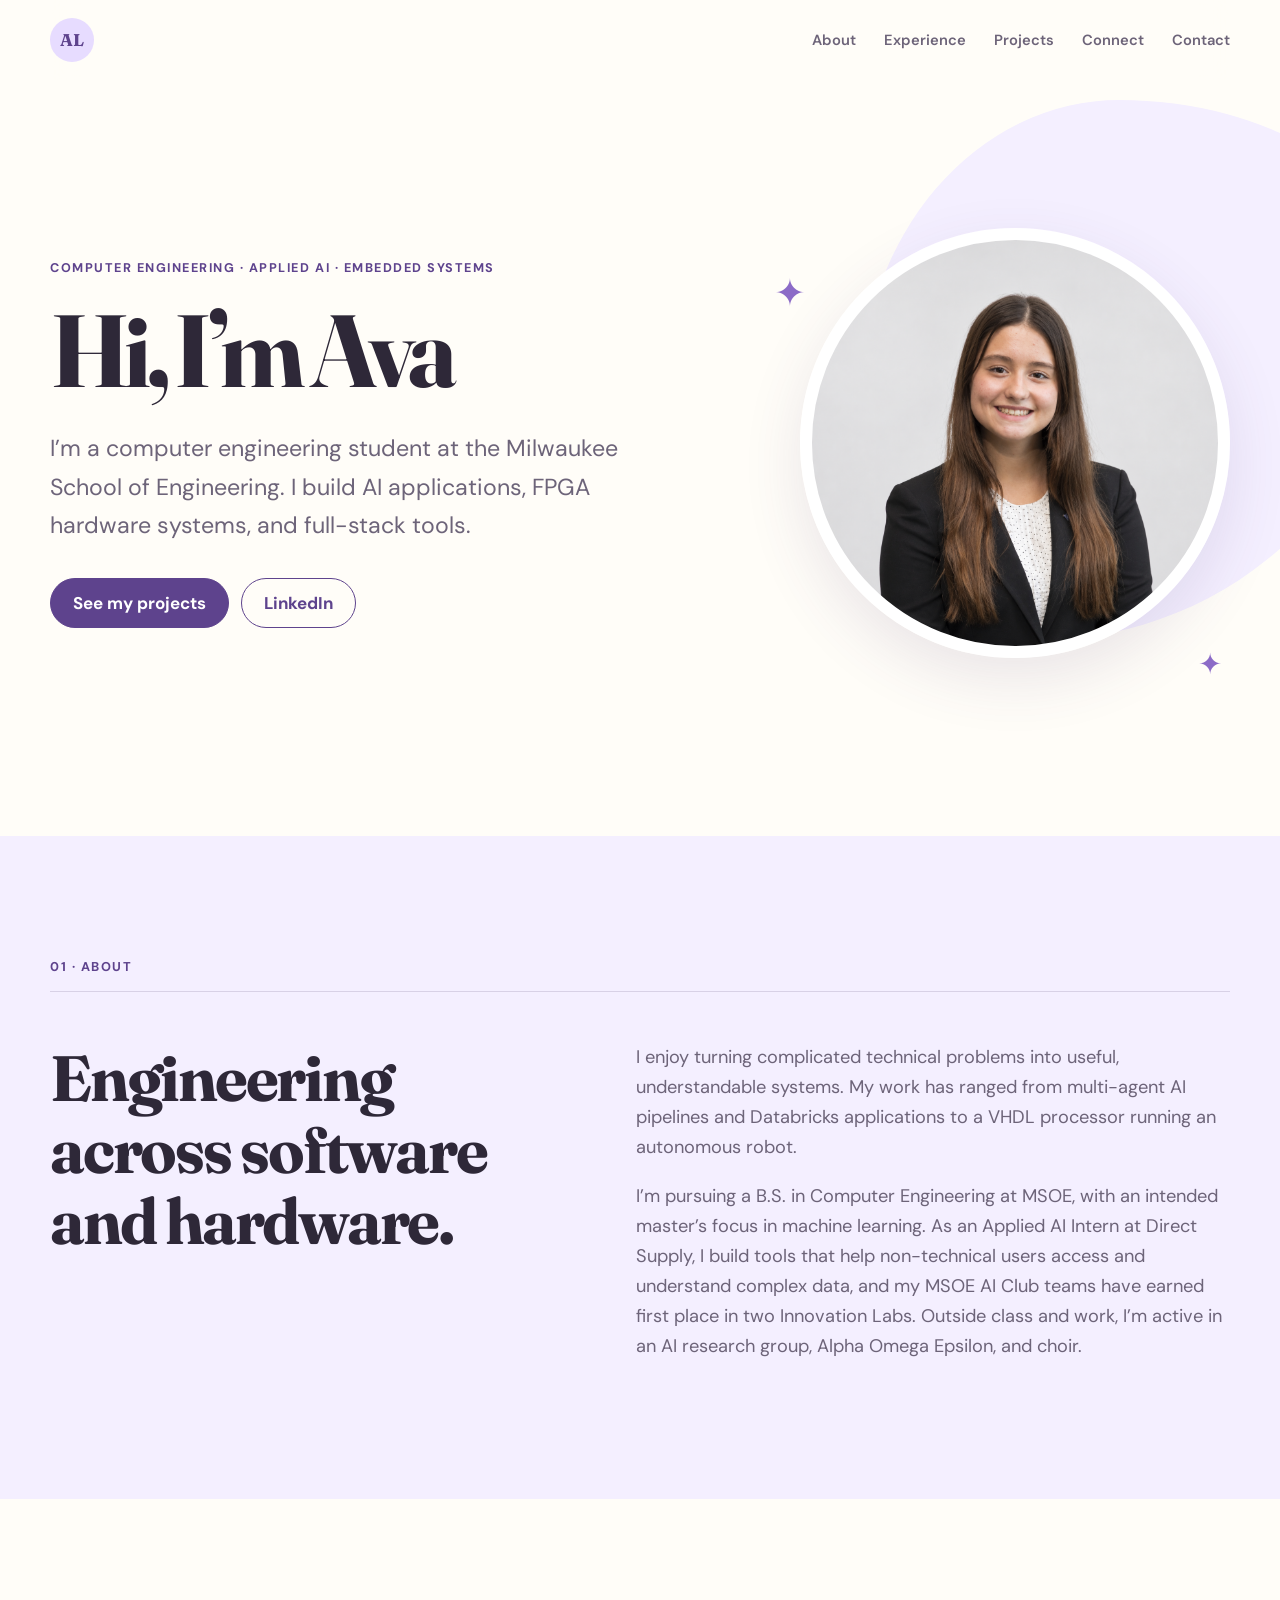
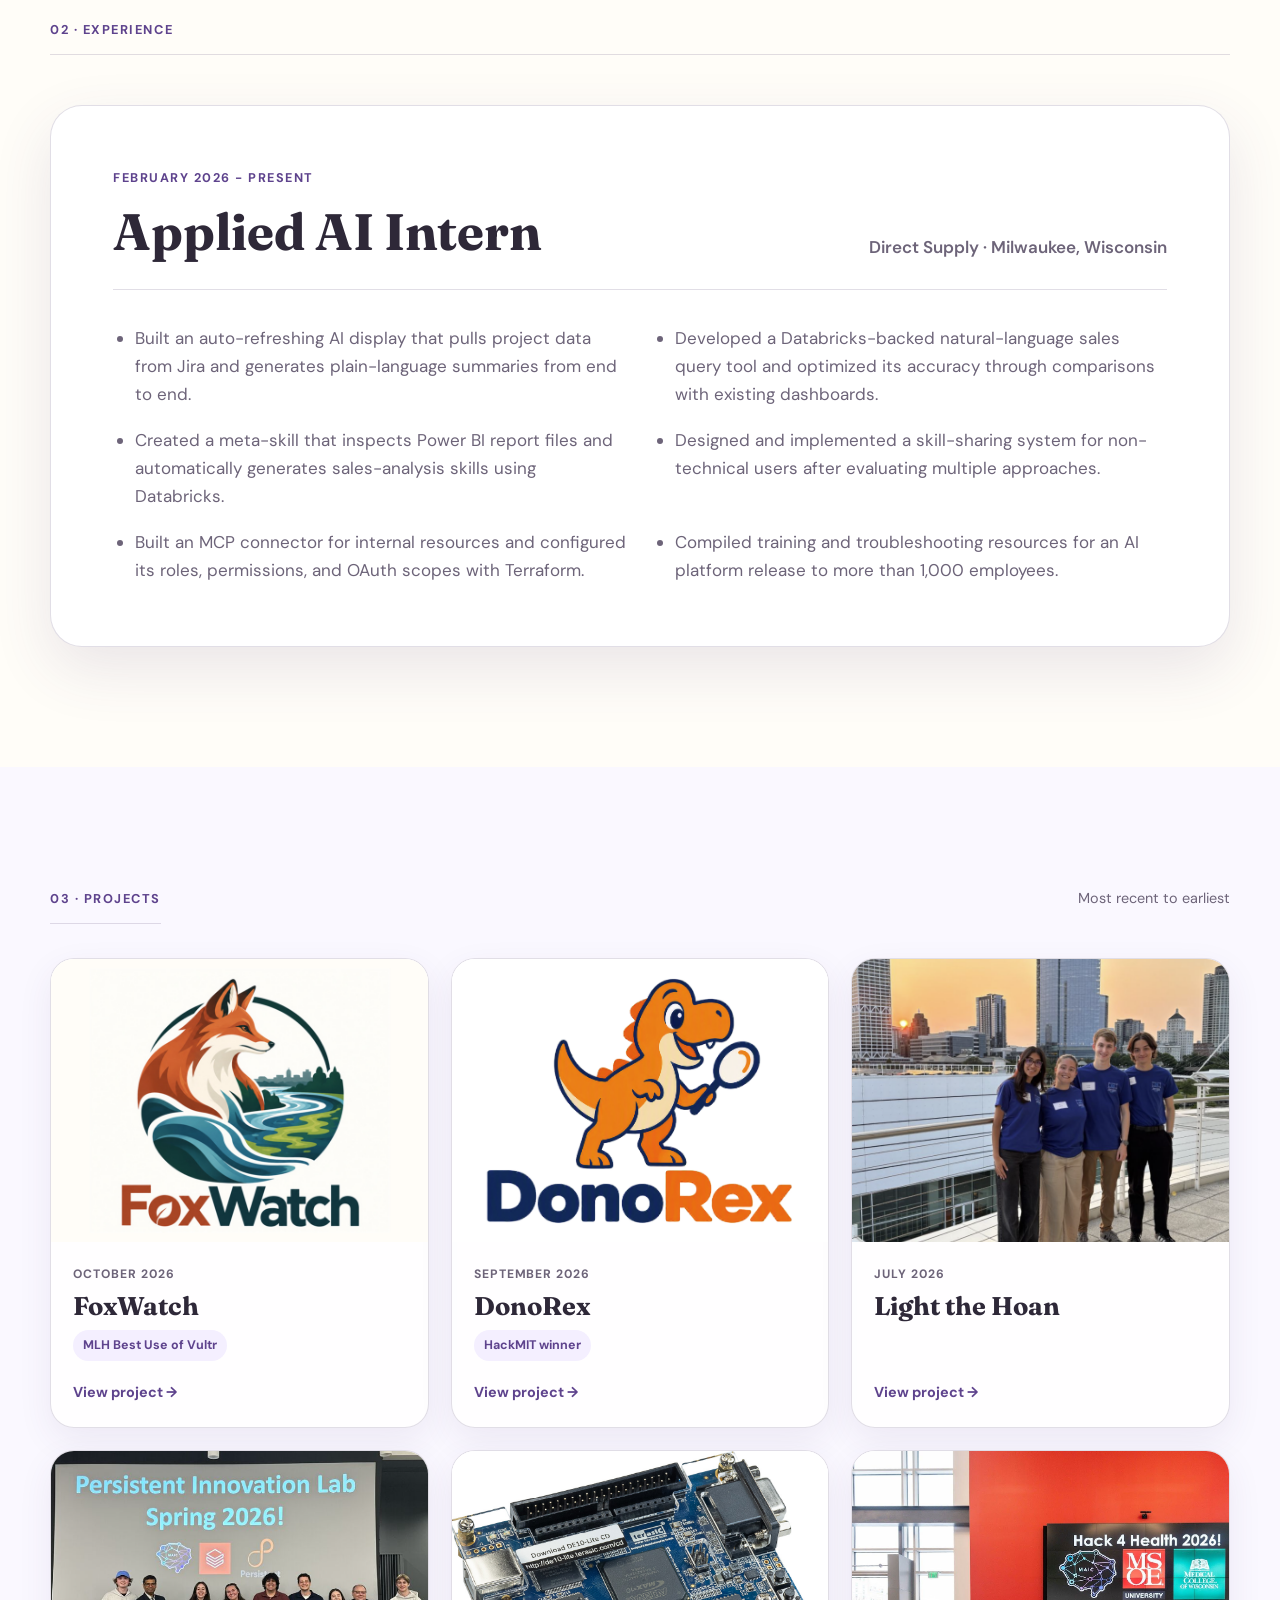
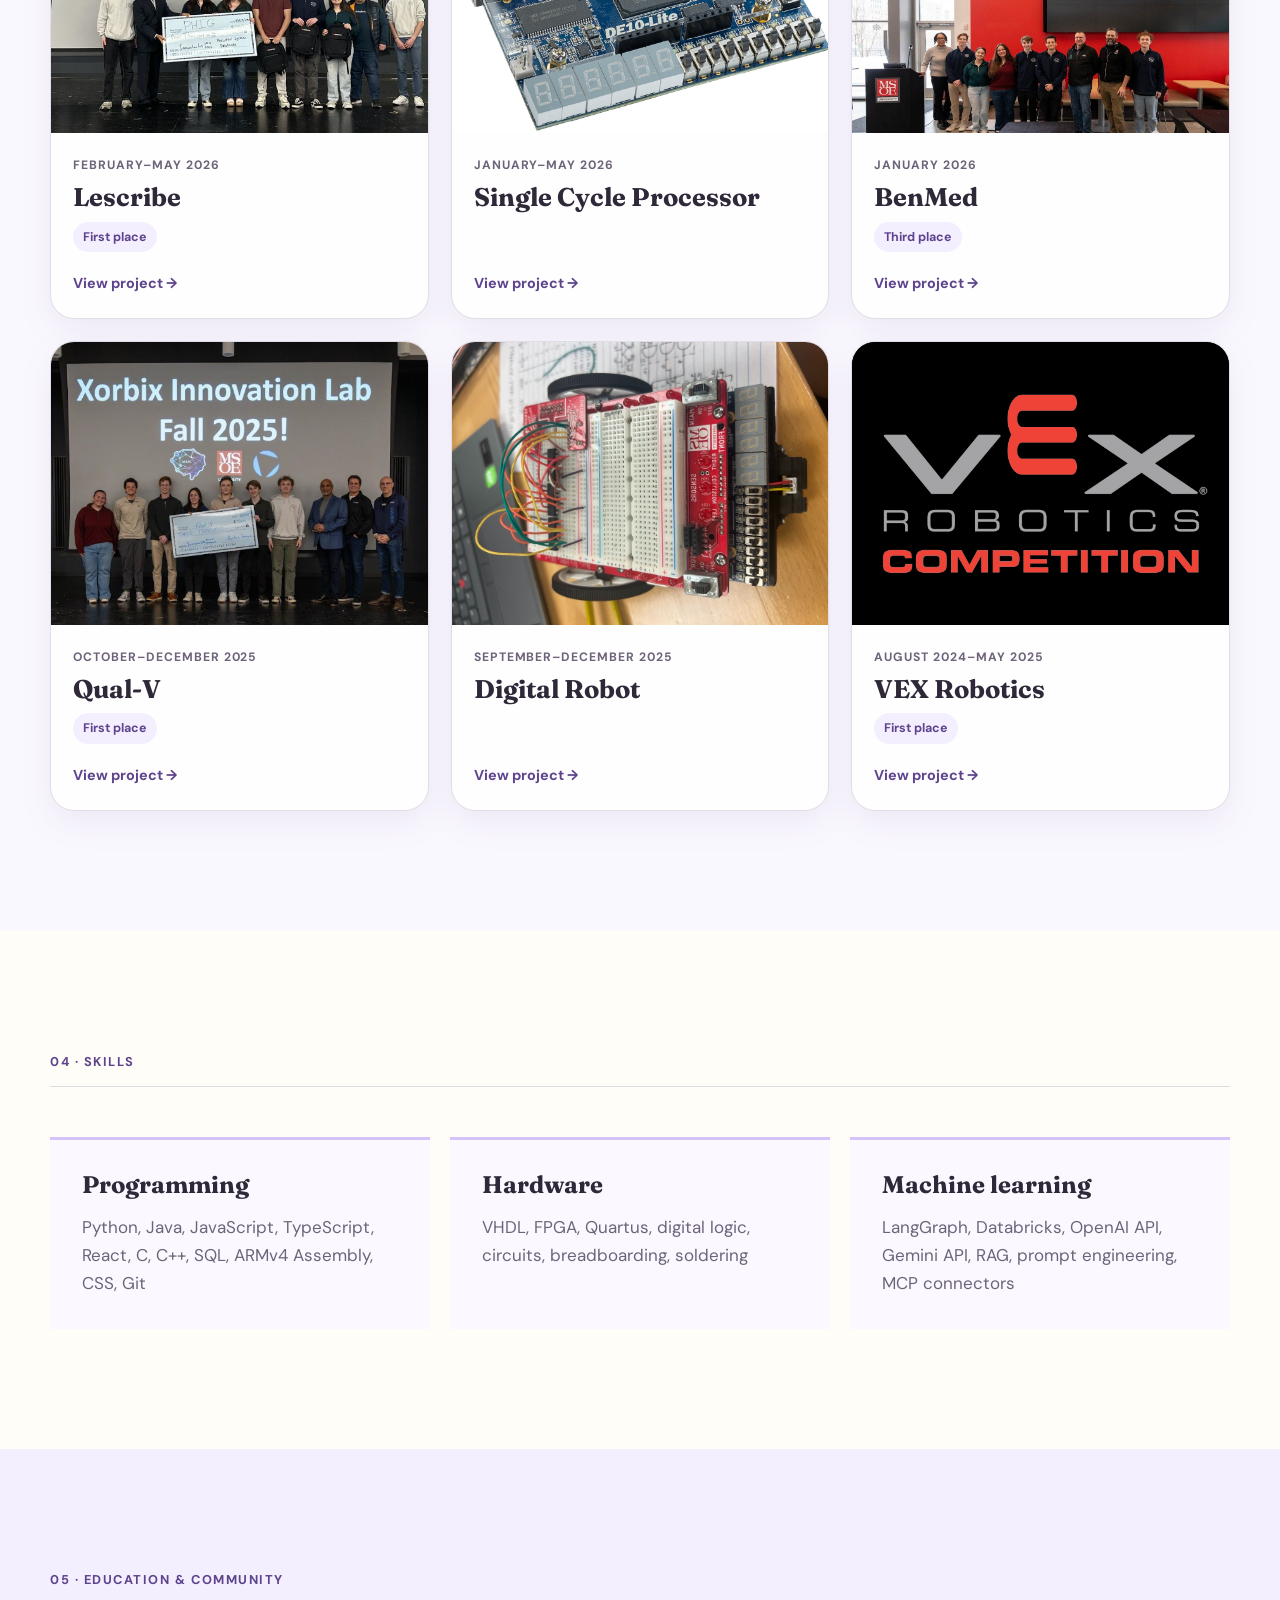
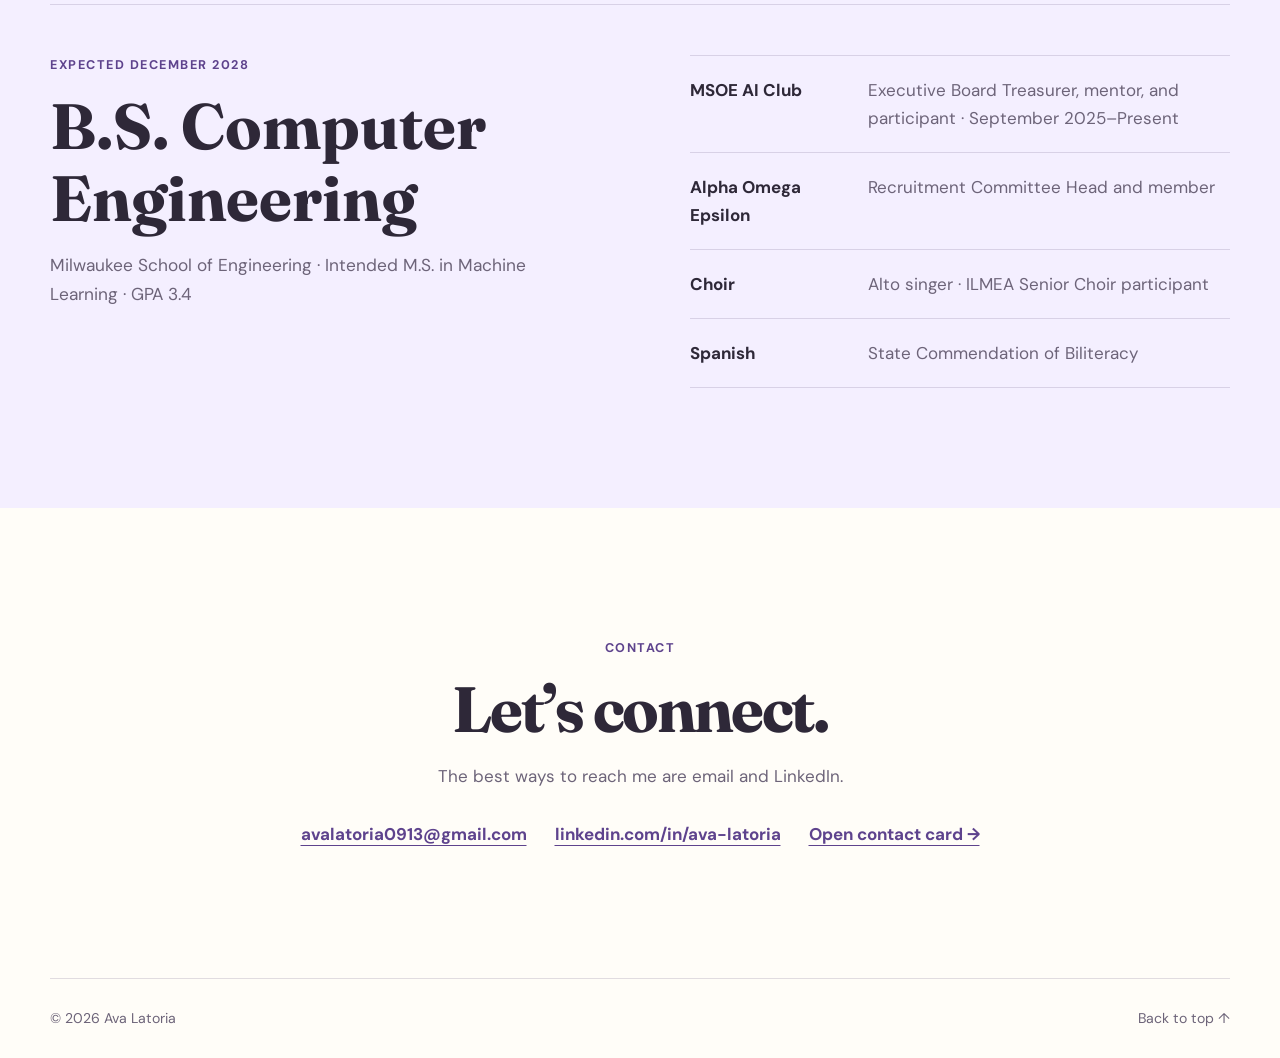
==== commit 5c1b6866: "Add FoxWatch project" ====
--- a/index.html
+++ b/index.html
@@ -9,7 +9,7 @@
     <link rel="preconnect" href="https://fonts.googleapis.com" />
     <link rel="preconnect" href="https://fonts.gstatic.com" crossorigin />
     <link href="https://fonts.googleapis.com/css2?family=DM+Sans:wght@400;500;600;700&family=Fraunces:opsz,wght@9..144,600;9..144,700&display=swap" rel="stylesheet" />
-    <link rel="stylesheet" href="styles.css?v=20261103-connect-clean" />
+    <link rel="stylesheet" href="styles.css?v=20261103-foxwatch" />
   </head>
   <body>
     <a class="skip-link" href="#main">Skip to content</a>
@@ -82,6 +82,7 @@
         </div>
 
         <div class="project-card-grid">
+          <a class="project-card reveal" href="project.html#foxwatch"><div class="project-card-image logo-cover foxwatch-card-cover"><img src="assets/foxwatch-cover.png" alt="FoxWatch fox and waterways logo"></div><div class="project-card-body"><span class="project-card-date">October 2026</span><h2>FoxWatch</h2><span class="project-card-award">MLH Best Use of Vultr</span><span class="project-card-more">View project →</span></div></a>
           <a class="project-card reveal" href="project.html#donorex"><div class="project-card-image logo-cover donorex-card-cover"><img src="assets/donorex-logo.png" alt="DonoRex logo"></div><div class="project-card-body"><span class="project-card-date">September 2026</span><h2>DonoRex</h2><span class="project-card-award">HackMIT winner</span><span class="project-card-more">View project →</span></div></a>
           <a class="project-card reveal" href="project.html#light-the-hoan"><div class="project-card-image portrait-card-cover" style="--cover-image: url('assets/light-hoan-cover.png')"><img src="assets/light-hoan-cover.png" alt="Ava and her Light the Hoan team in front of the Milwaukee skyline" loading="lazy"></div><div class="project-card-body"><span class="project-card-date">July 2026</span><h2>Light the Hoan</h2><span class="project-card-more">View project →</span></div></a>
           <a class="project-card reveal" href="project.html#lescribe"><div class="project-card-image fit-photo"><img src="assets/lescribe-team.png" alt="Lescribe team receiving its first-place award" loading="lazy"></div><div class="project-card-body"><span class="project-card-date">February–May 2026</span><h2>Lescribe</h2><span class="project-card-award">First place</span><span class="project-card-more">View project →</span></div></a>
@@ -93,6 +94,25 @@
         </div>
 
         <div class="project-list project-source" aria-hidden="true">
+          <article class="project-entry reveal">
+            <div class="project-media foxwatch-gallery">
+              <img class="foxwatch-cover-image" src="assets/foxwatch-cover.png" alt="FoxWatch fox and waterways logo">
+            </div>
+            <div class="project-details">
+              <div class="project-meta"><span>October 2026</span><span>HackGB</span></div>
+              <div class="award">Winner · MLH Best Use of Vultr</div>
+              <h2>FoxWatch</h2>
+              <p>An evidence-first platform for investigating algal blooms in the Fox River and Green Bay. FoxWatch brings together live USGS water measurements, Sentinel-2 satellite imagery, scientific research, and understandable AI explanations in one dashboard.</p>
+              <p>The full-stack system uses machine-learning models to estimate bloom probability and chlorophyll fluorescence, validates spatial estimates against withheld boat-survey measurements, and clearly distinguishes measured data, model estimates, and remaining uncertainty.</p>
+              <div class="project-tags"><span>Python</span><span>FastAPI</span><span>React</span><span>TypeScript</span><span>Satellite imagery</span><span>Machine learning</span></div>
+              <div class="text-links">
+                <a href="https://devpost.com/software/foxwatch" target="_blank" rel="noreferrer">Devpost ↗</a>
+                <a href="https://foxwatch.surf" target="_blank" rel="noreferrer">Live demo ↗</a>
+                <a href="https://github.com/FDS-Dark/foxwatch" target="_blank" rel="noreferrer">Code ↗</a>
+              </div>
+            </div>
+          </article>
+
           <article class="project-entry reveal">
             <div class="project-media donorex-gallery">
               <img class="donorex-cover-image" src="assets/donorex-logo.png" alt="DonoRex dinosaur mascot holding a magnifying glass above the DonoRex name">
@@ -264,6 +284,6 @@
       <p>© <span id="year"></span> Ava Latoria</p>
       <a href="#top">Back to top ↑</a>
     </footer>
-    <script src="script.js"></script>
+    <script src="script.js?v=20261103-foxwatch"></script>
   </body>
 </html>
--- a/styles.css
+++ b/styles.css
@@ -107,6 +107,7 @@
 .project-card-image.fit-photo img { object-fit: cover; padding: 0; }
 .project-card-image.logo-cover img { object-fit: cover; padding: 0; }
 .project-card-image.donorex-card-cover img { object-position: center; padding: 0; }
+.project-card-image.foxwatch-card-cover img { object-position: center; }
 a[href="project.html#lescribe"] .project-card-image img { object-position: center 54%; }
 a[href="project.html#benmed"] .project-card-image img { object-position: center 58%; }
 a[href="project.html#qual-v"] .project-card-image img { object-position: center 55%; }
@@ -129,6 +130,8 @@
 .photo-pair img:last-child { object-position: 50% center; }
 .donorex-gallery { display: grid; place-items: center; background: white; }
 .project-media .donorex-cover-image { grid-column: 1 / -1; grid-row: 1; object-fit: contain; padding: clamp(28px, 5vw, 72px); background: white; }
+.foxwatch-gallery { display: grid; place-items: center; background: var(--cream); }
+.project-media .foxwatch-cover-image { object-fit: contain; padding: clamp(18px, 3vw, 42px); background: var(--cream); }
 .photo-grid-three { display: grid; grid-template-columns: 1.12fr .88fr; grid-template-rows: 1fr 1fr; gap: 4px; }
 .photo-grid-three img:first-child { grid-row: 1 / 3; }
 .photo-grid-three img:not(:first-child) { min-height: 0; }
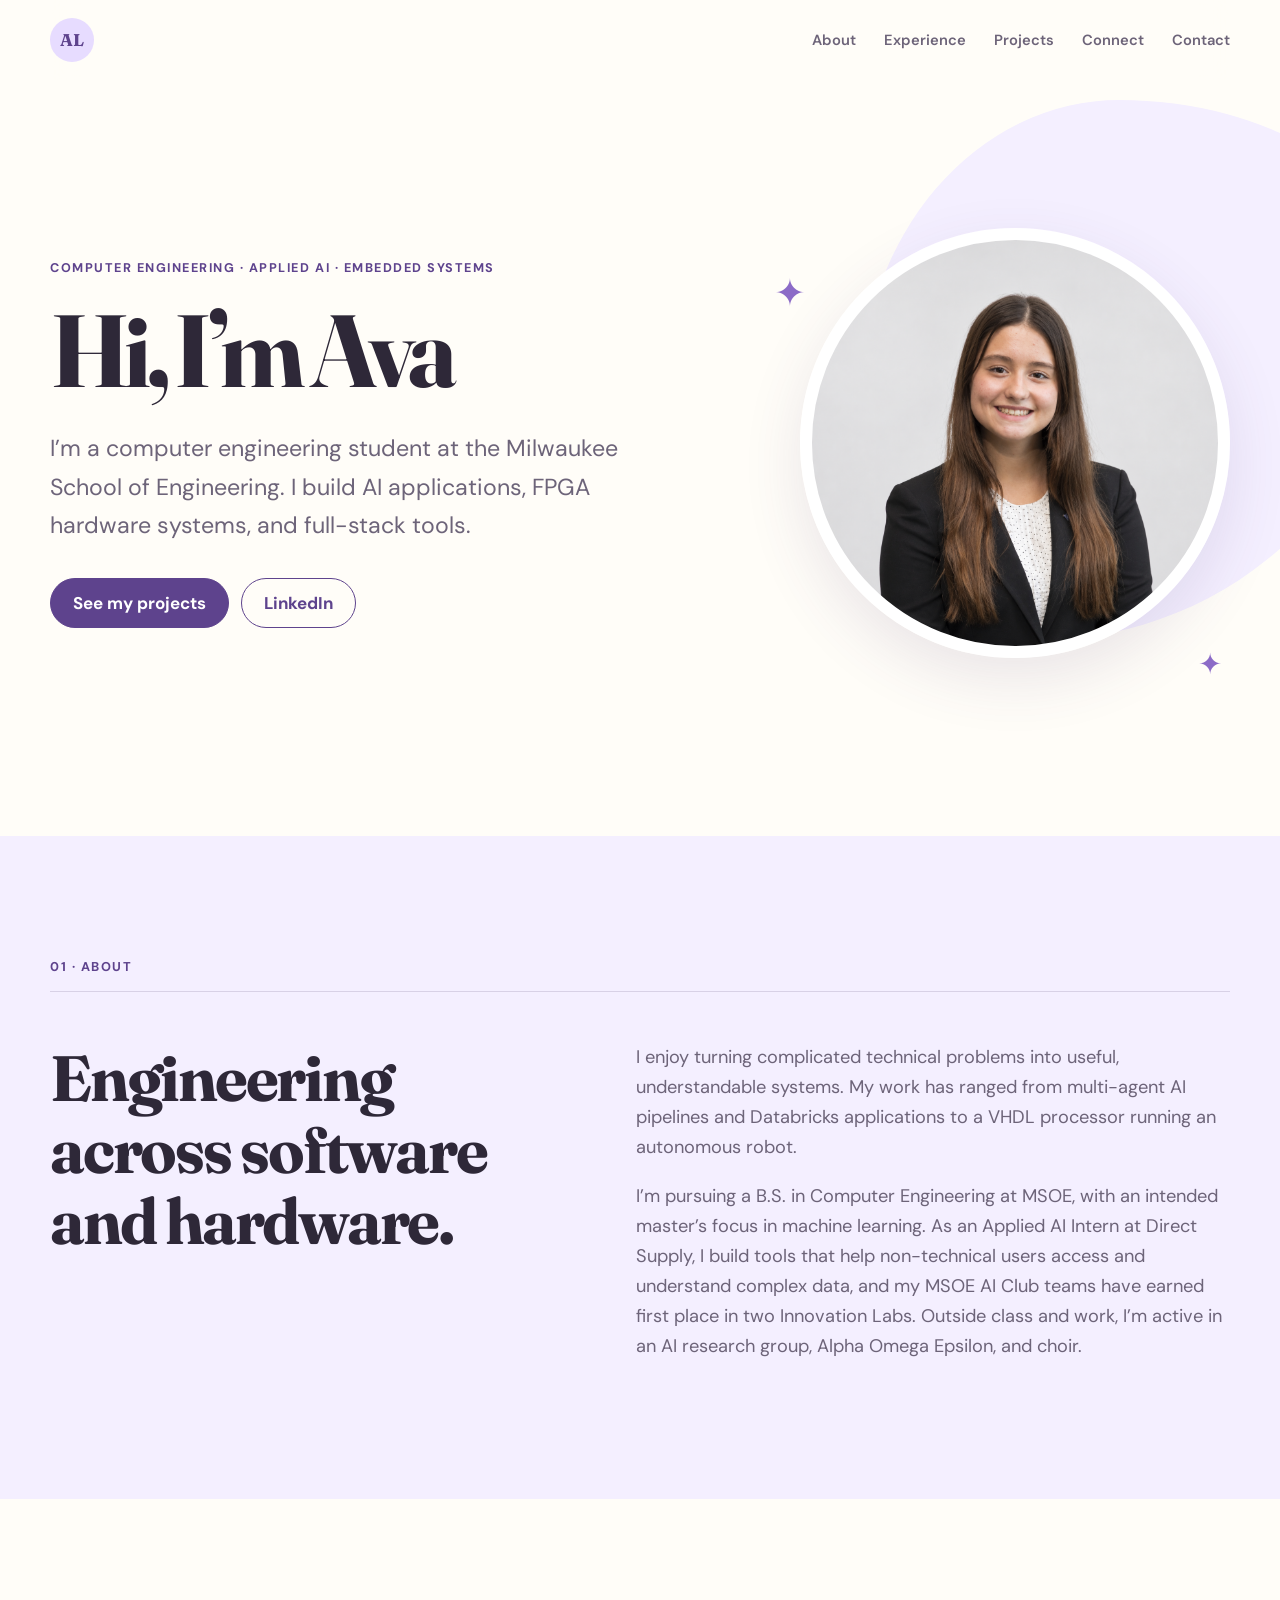
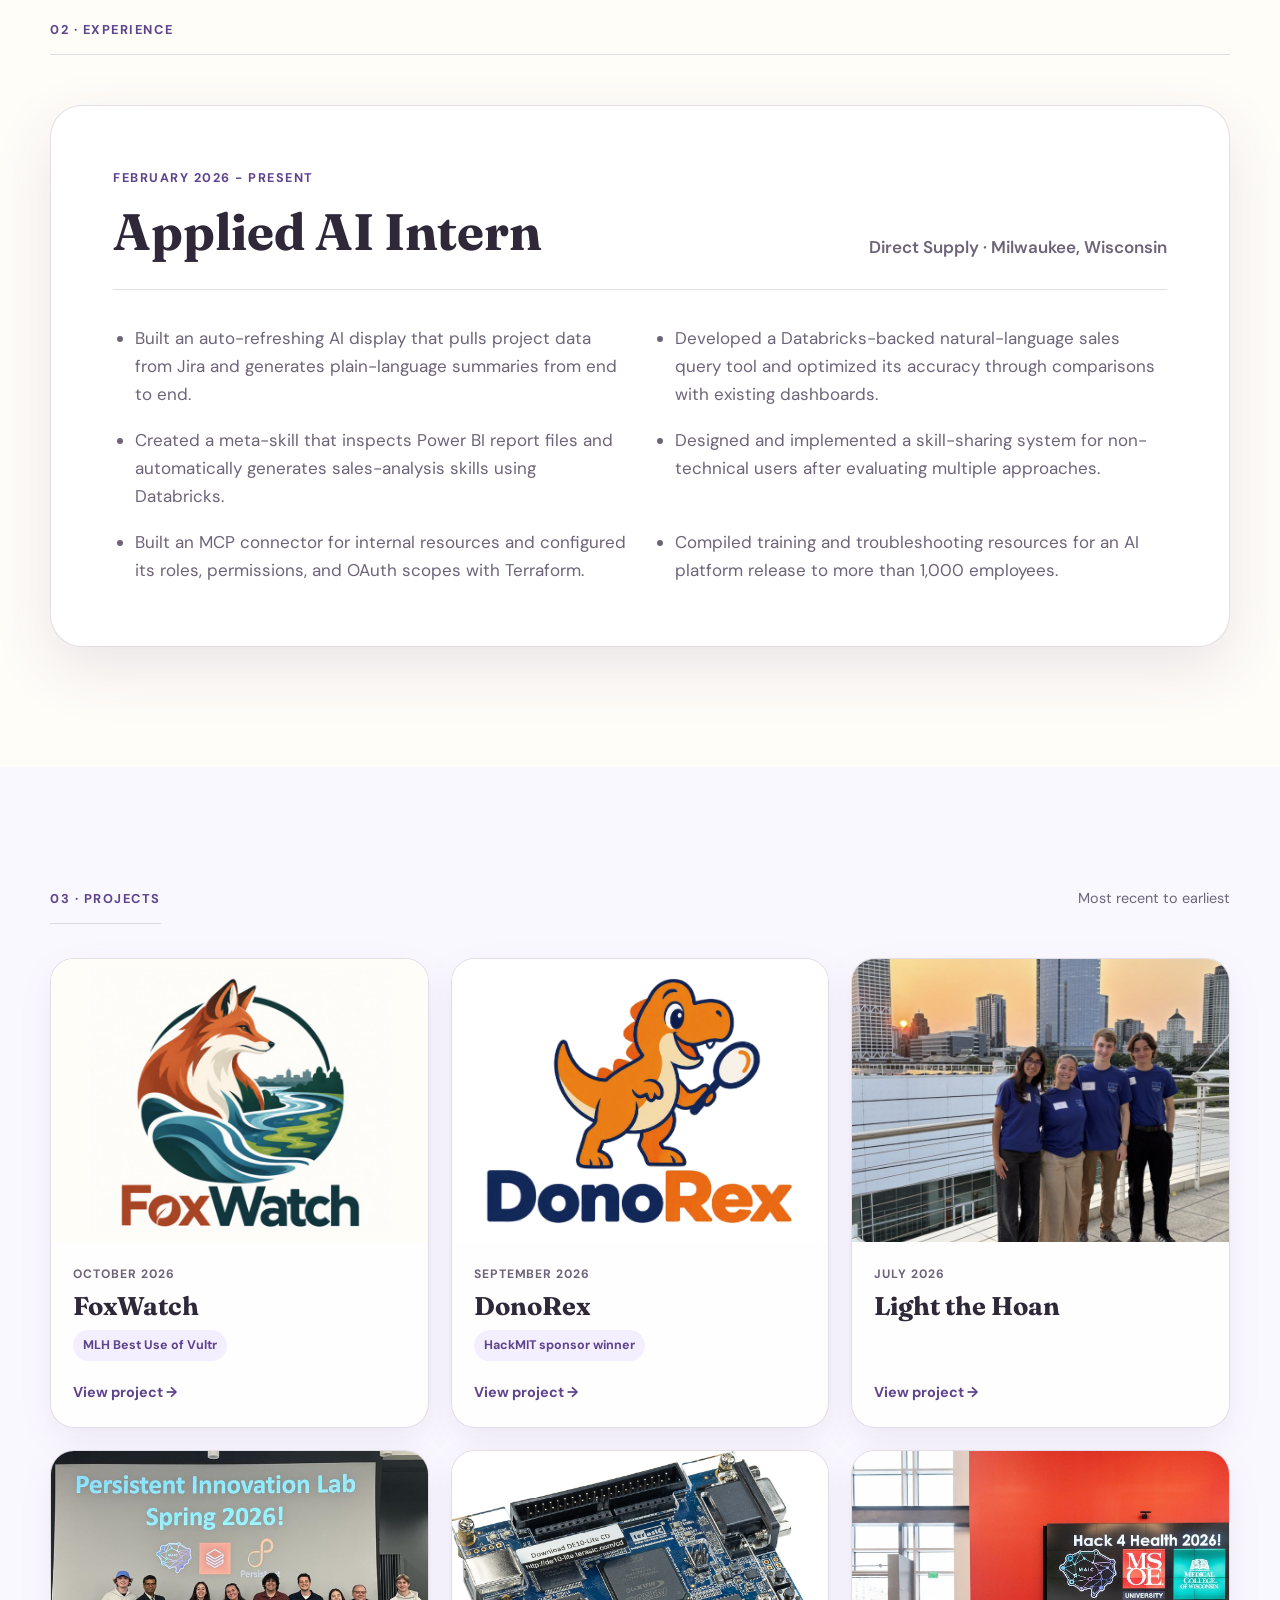
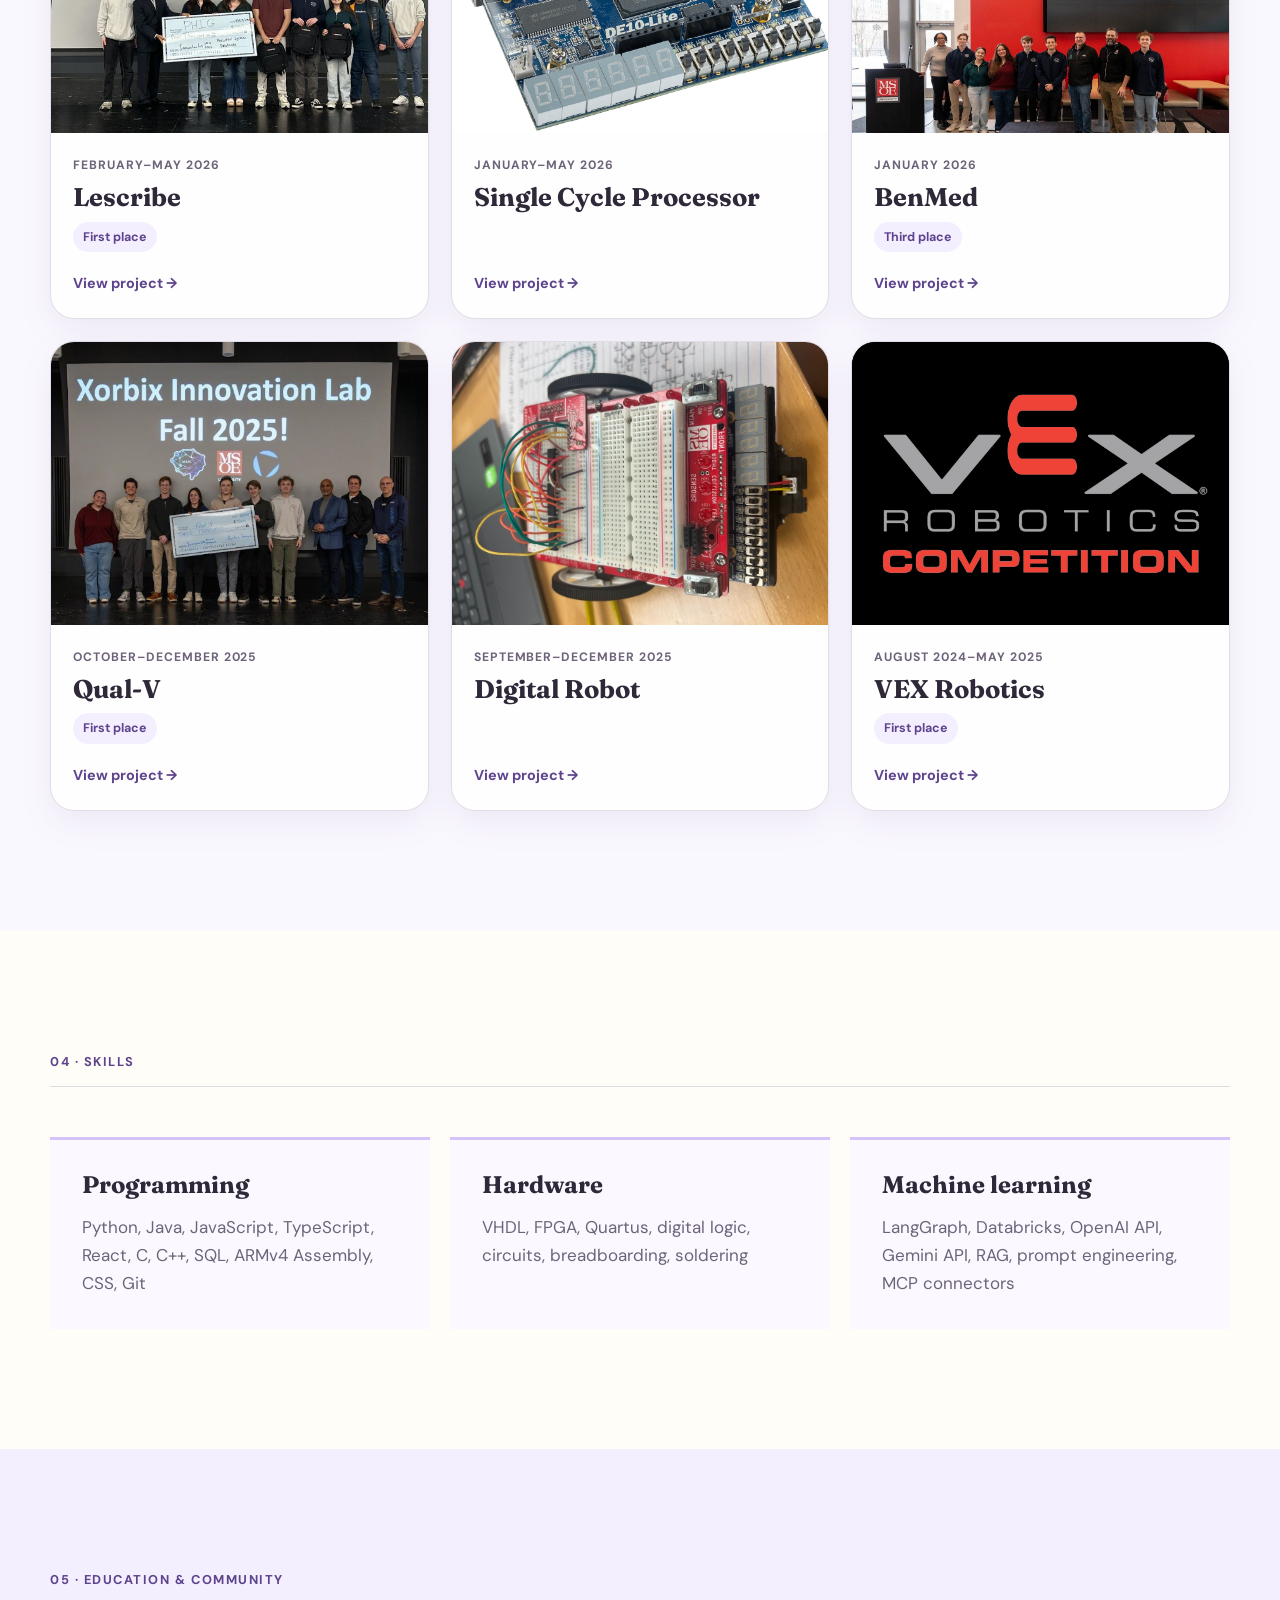
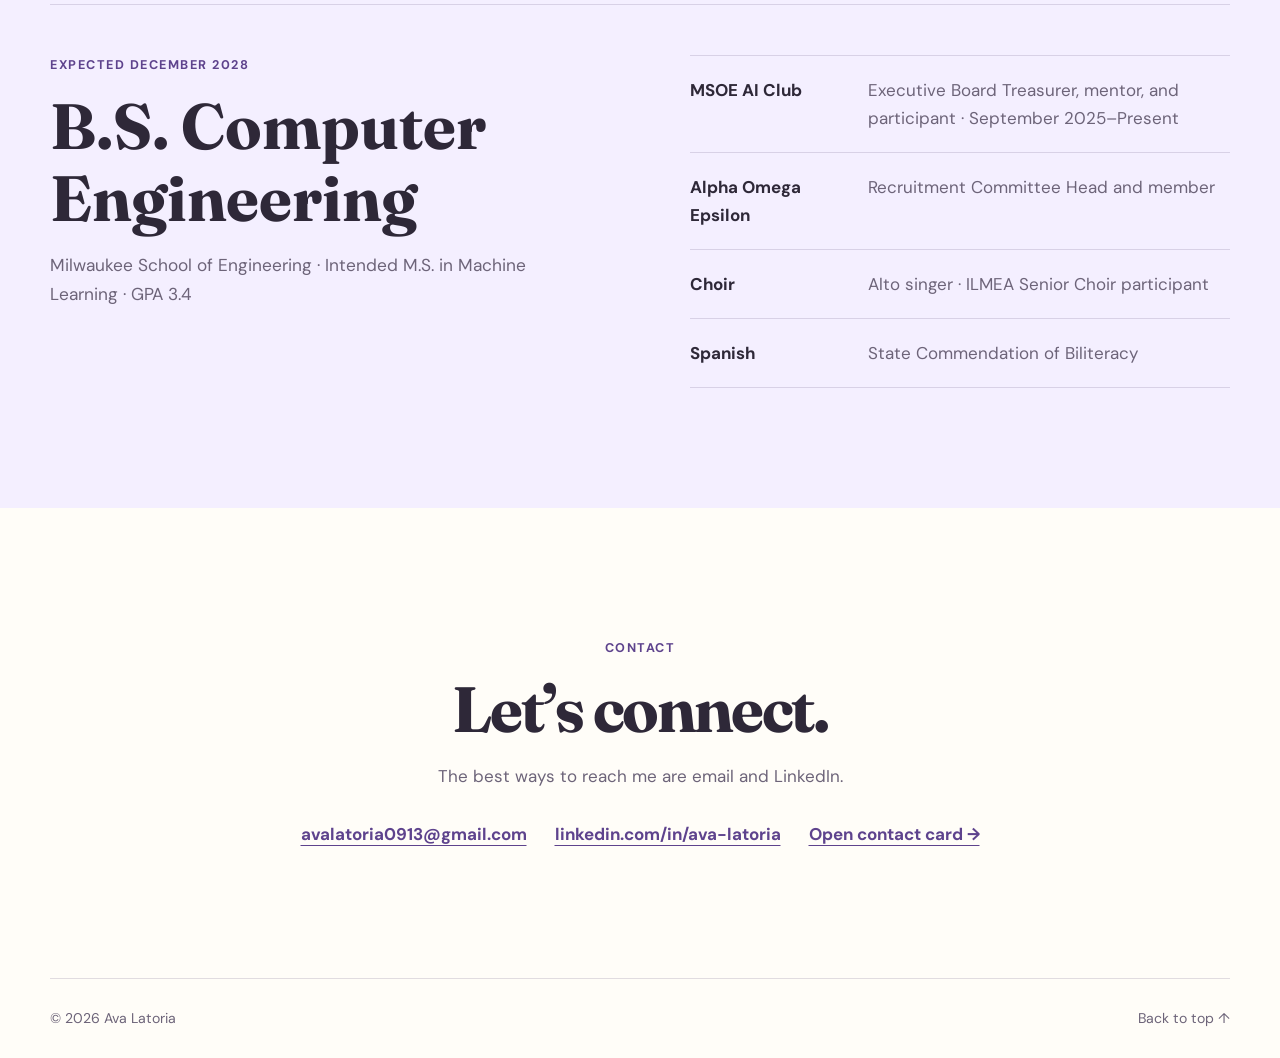
==== commit 93f8dc1b: "Update DonoRex award label" ====
--- a/index.html
+++ b/index.html
@@ -83,7 +83,7 @@
 
         <div class="project-card-grid">
           <a class="project-card reveal" href="project.html#foxwatch"><div class="project-card-image logo-cover foxwatch-card-cover"><img src="assets/foxwatch-cover.png" alt="FoxWatch fox and waterways logo"></div><div class="project-card-body"><span class="project-card-date">October 2026</span><h2>FoxWatch</h2><span class="project-card-award">MLH Best Use of Vultr</span><span class="project-card-more">View project →</span></div></a>
-          <a class="project-card reveal" href="project.html#donorex"><div class="project-card-image logo-cover donorex-card-cover"><img src="assets/donorex-logo.png" alt="DonoRex logo"></div><div class="project-card-body"><span class="project-card-date">September 2026</span><h2>DonoRex</h2><span class="project-card-award">HackMIT winner</span><span class="project-card-more">View project →</span></div></a>
+          <a class="project-card reveal" href="project.html#donorex"><div class="project-card-image logo-cover donorex-card-cover"><img src="assets/donorex-logo.png" alt="DonoRex logo"></div><div class="project-card-body"><span class="project-card-date">September 2026</span><h2>DonoRex</h2><span class="project-card-award">HackMIT sponsor winner</span><span class="project-card-more">View project →</span></div></a>
           <a class="project-card reveal" href="project.html#light-the-hoan"><div class="project-card-image portrait-card-cover" style="--cover-image: url('assets/light-hoan-cover.png')"><img src="assets/light-hoan-cover.png" alt="Ava and her Light the Hoan team in front of the Milwaukee skyline" loading="lazy"></div><div class="project-card-body"><span class="project-card-date">July 2026</span><h2>Light the Hoan</h2><span class="project-card-more">View project →</span></div></a>
           <a class="project-card reveal" href="project.html#lescribe"><div class="project-card-image fit-photo"><img src="assets/lescribe-team.png" alt="Lescribe team receiving its first-place award" loading="lazy"></div><div class="project-card-body"><span class="project-card-date">February–May 2026</span><h2>Lescribe</h2><span class="project-card-award">First place</span><span class="project-card-more">View project →</span></div></a>
           <a class="project-card reveal" href="project.html#single-cycle-processor"><div class="project-card-image fit-photo"><img src="assets/de10-lite.jpg" alt="Terasic DE10-Lite development board" loading="lazy"></div><div class="project-card-body"><span class="project-card-date">January–May 2026</span><h2>Single Cycle Processor</h2><span class="project-card-more">View project →</span></div></a>
@@ -107,7 +107,6 @@
               <div class="project-tags"><span>Python</span><span>FastAPI</span><span>React</span><span>TypeScript</span><span>Satellite imagery</span><span>Machine learning</span></div>
               <div class="text-links">
                 <a href="https://devpost.com/software/foxwatch" target="_blank" rel="noreferrer">Devpost ↗</a>
-                <a href="https://foxwatch.surf" target="_blank" rel="noreferrer">Live demo ↗</a>
                 <a href="https://github.com/FDS-Dark/foxwatch" target="_blank" rel="noreferrer">Code ↗</a>
               </div>
             </div>
@@ -284,6 +283,6 @@
       <p>© <span id="year"></span> Ava Latoria</p>
       <a href="#top">Back to top ↑</a>
     </footer>
-    <script src="script.js?v=20261103-foxwatch"></script>
+    <script src="script.js?v=20261104-project-cache"></script>
   </body>
 </html>
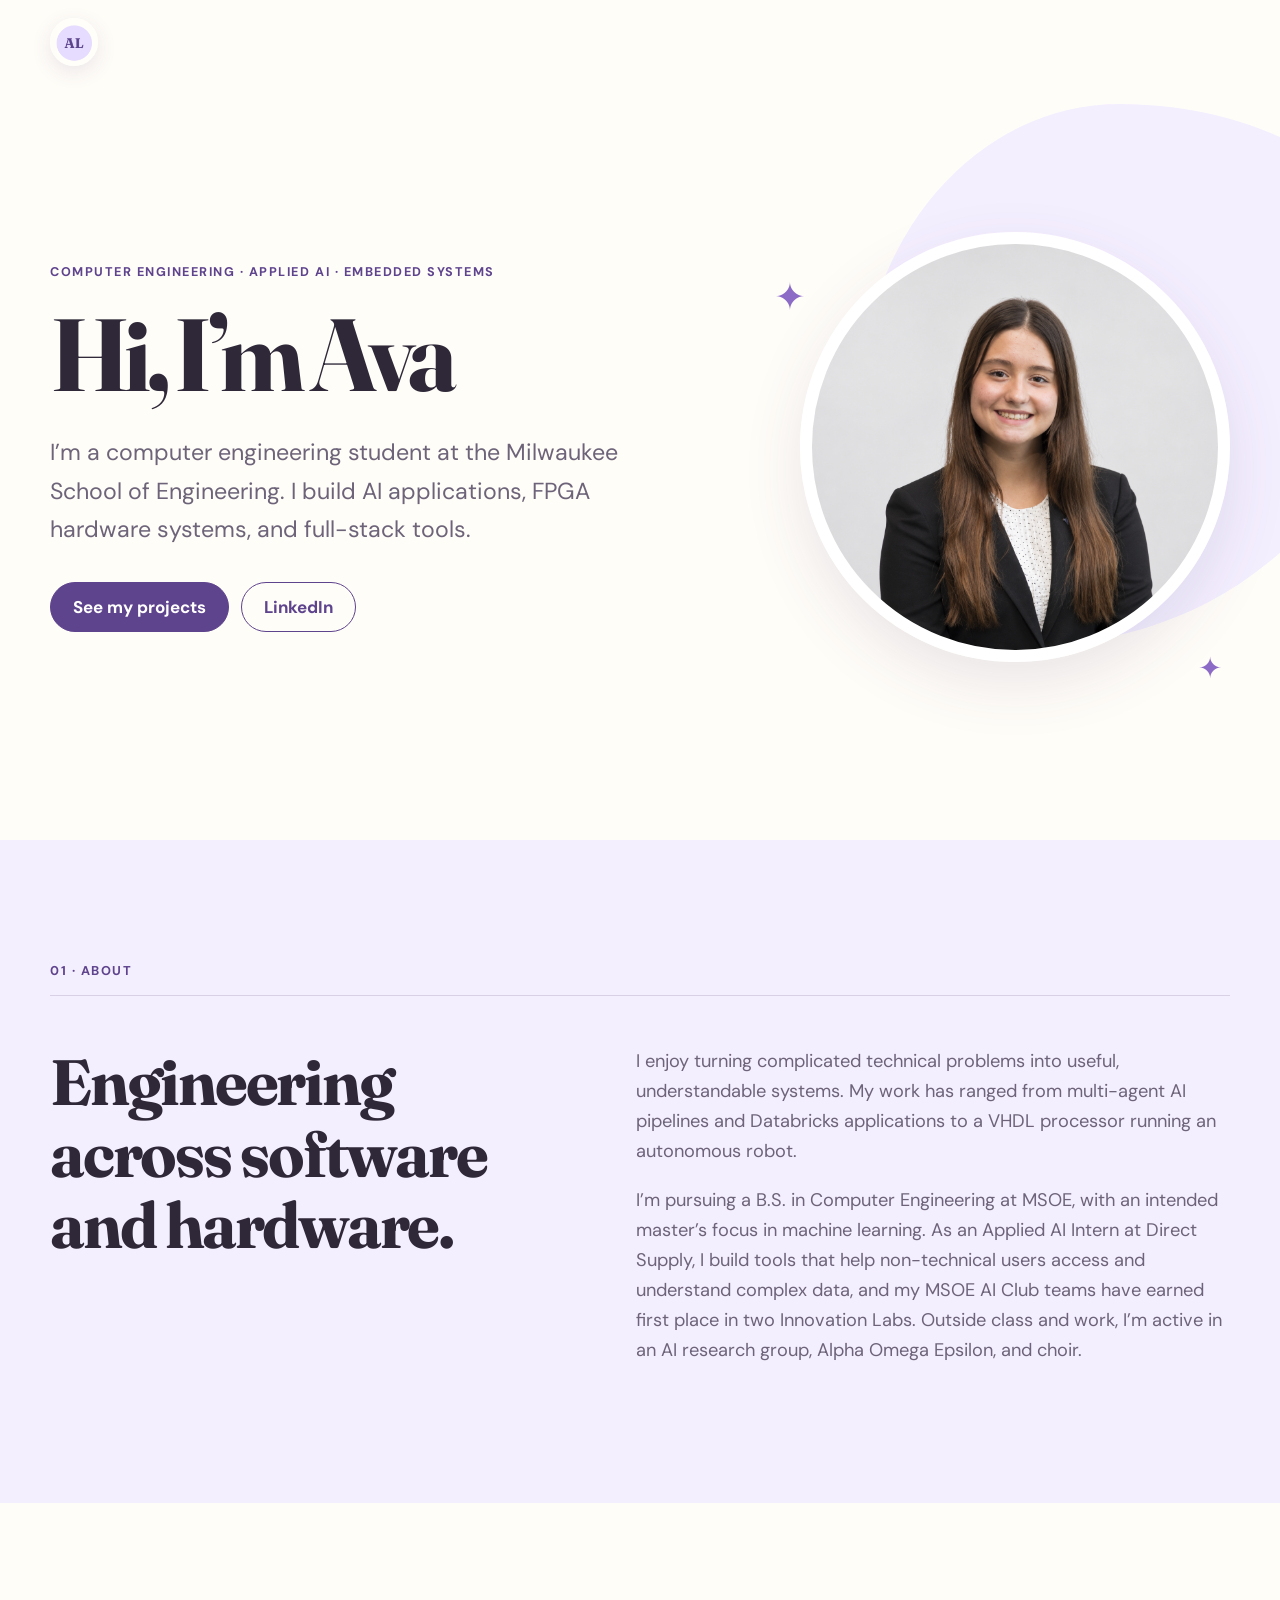
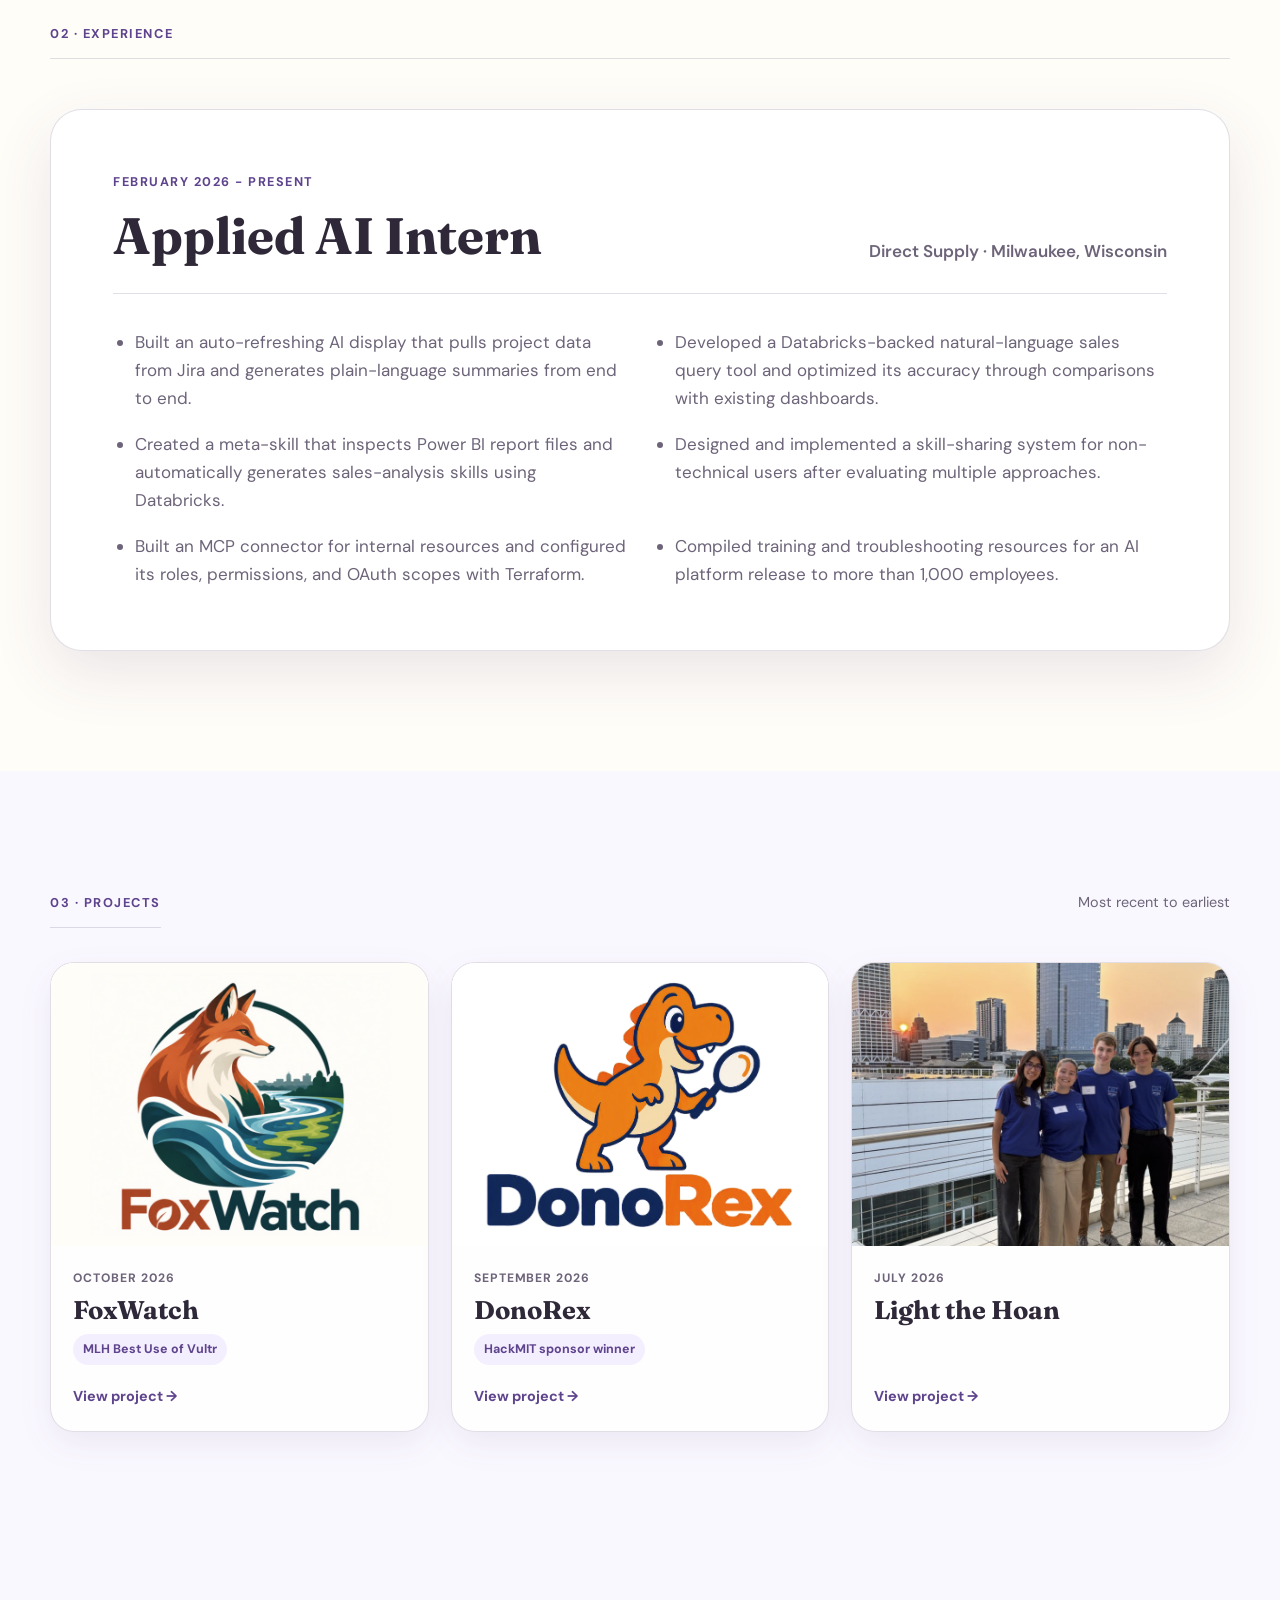
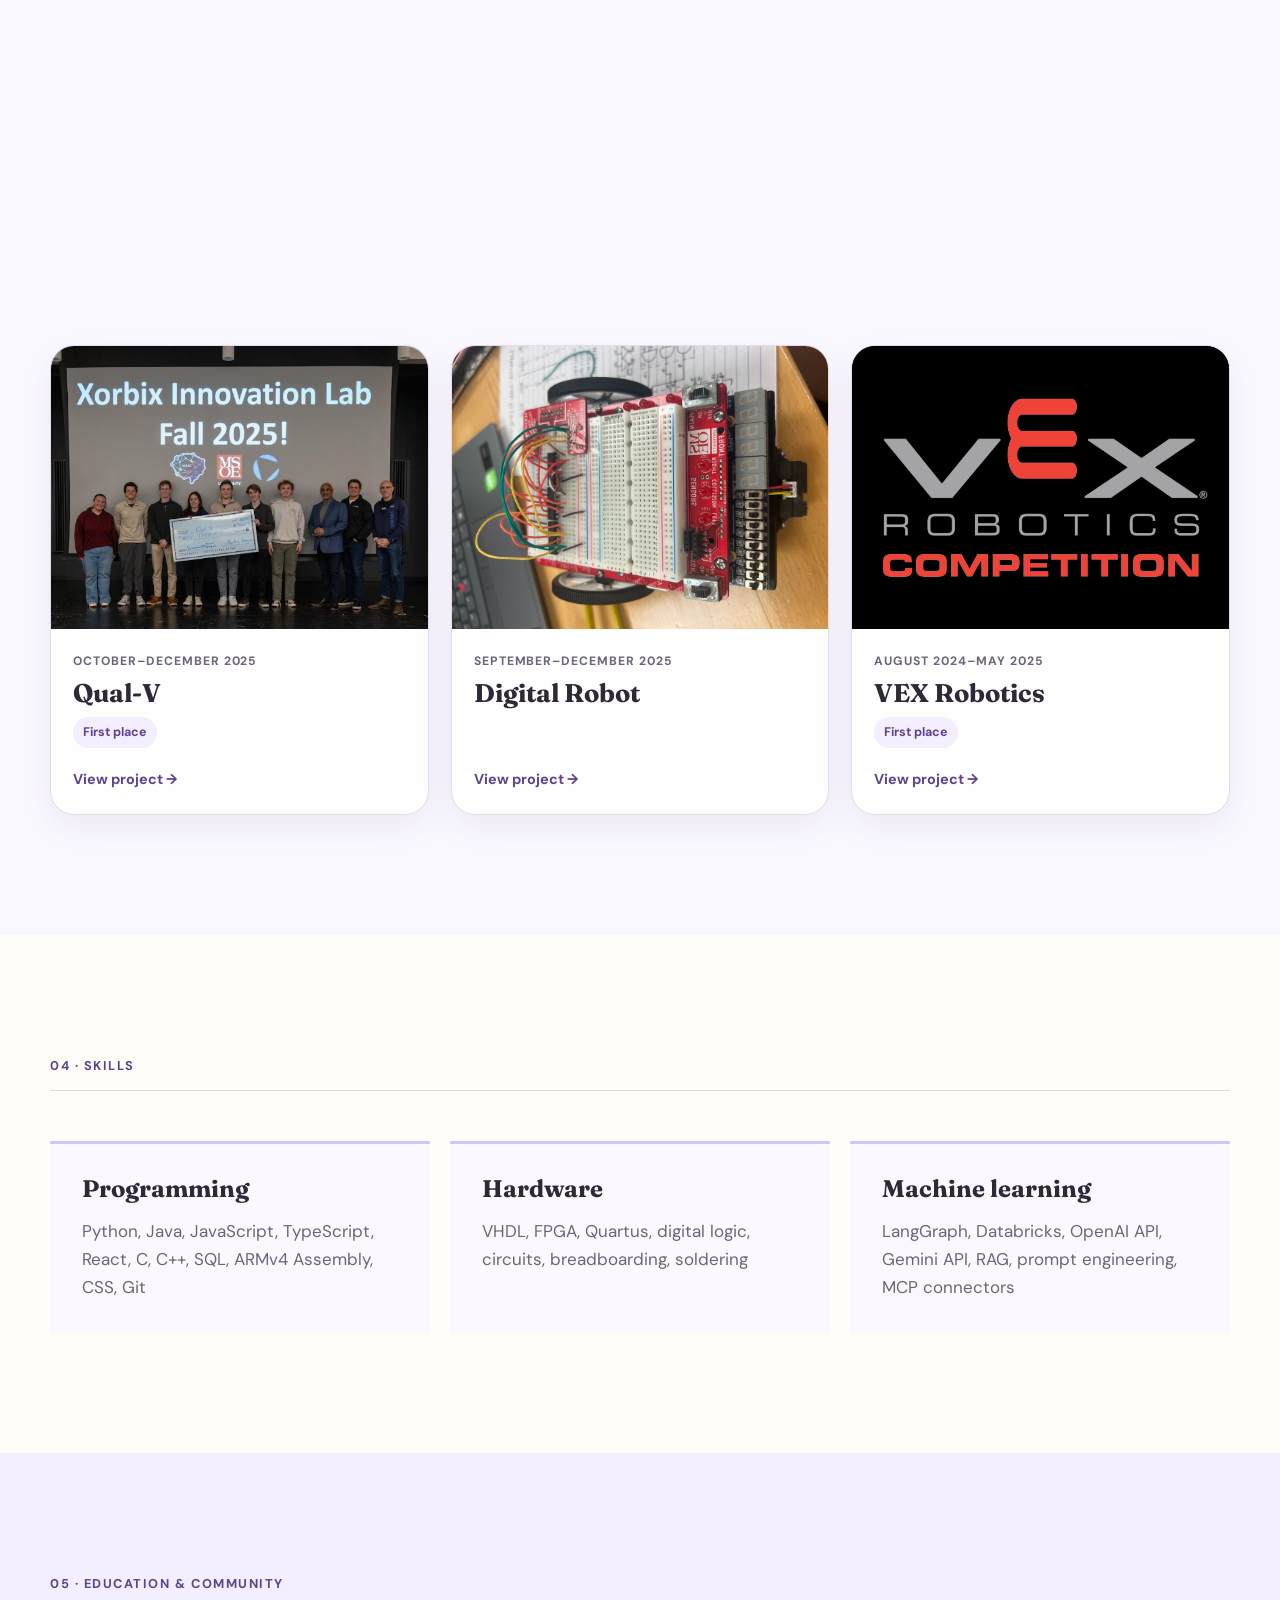
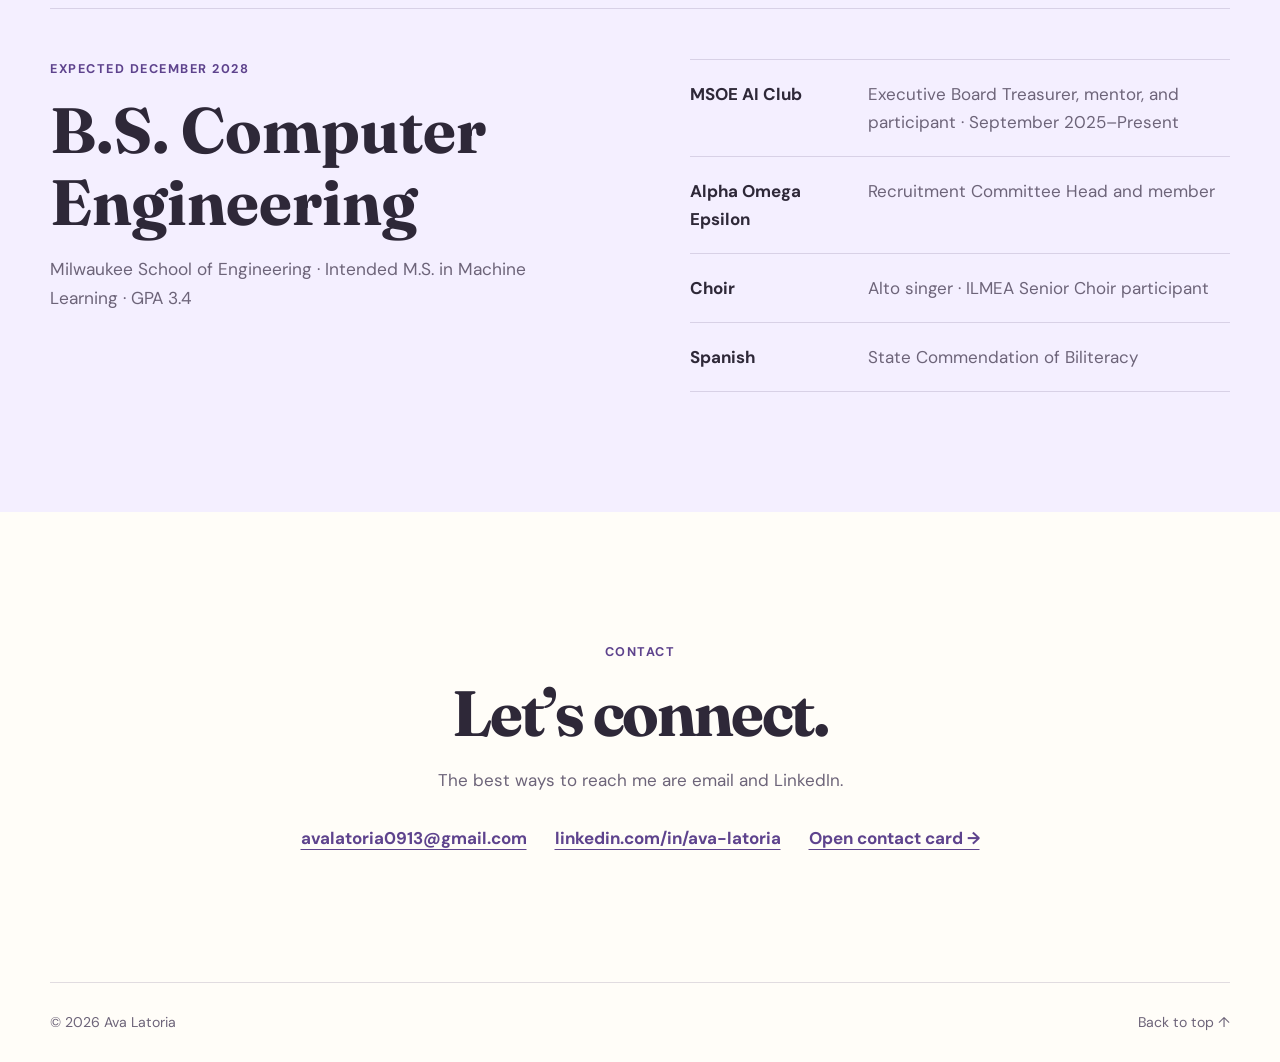
==== commit 863b8fad: "Add favicon and corner navigation menu" ====
--- a/index.html
+++ b/index.html
@@ -6,16 +6,19 @@
     <meta name="description" content="Ava Latoria - computer engineering, applied AI, and embedded systems portfolio." />
     <meta name="theme-color" content="#eee8ff" />
     <title>Ava Latoria | Portfolio</title>
+    <link rel="icon" type="image/png" href="assets/favicon.png" />
+    <link rel="apple-touch-icon" href="assets/favicon.png" />
     <link rel="preconnect" href="https://fonts.googleapis.com" />
     <link rel="preconnect" href="https://fonts.gstatic.com" crossorigin />
     <link href="https://fonts.googleapis.com/css2?family=DM+Sans:wght@400;500;600;700&family=Fraunces:opsz,wght@9..144,600;9..144,700&display=swap" rel="stylesheet" />
-    <link rel="stylesheet" href="styles.css?v=20261103-foxwatch" />
+    <link rel="stylesheet" href="styles.css?v=20261104-brand-menu" />
   </head>
   <body>
     <a class="skip-link" href="#main">Skip to content</a>
     <header class="site-header">
-      <a class="wordmark" href="connect.html" aria-label="Open Ava Latoria’s contact card">AL</a>
-      <button class="menu-button" type="button" aria-expanded="false" aria-controls="site-nav">Menu</button>
+      <button class="brand-menu-button" type="button" aria-expanded="false" aria-controls="site-nav" aria-haspopup="true" aria-label="Open site navigation">
+        <img src="assets/favicon.png" alt="" aria-hidden="true" />
+      </button>
       <nav id="site-nav" aria-label="Main navigation">
         <a href="#about">About</a>
         <a href="#experience">Experience</a>
@@ -283,6 +286,6 @@
       <p>© <span id="year"></span> Ava Latoria</p>
       <a href="#top">Back to top ↑</a>
     </footer>
-    <script src="script.js?v=20261104-project-cache"></script>
+    <script src="script.js?v=20261104-brand-menu"></script>
   </body>
 </html>
--- a/styles.css
+++ b/styles.css
@@ -36,18 +36,20 @@
   z-index: 20;
   display: flex;
   align-items: center;
-  justify-content: space-between;
+  justify-content: flex-start;
   width: min(1180px, calc(100% - 40px));
   margin: 0 auto;
   padding: 18px 0;
   background: color-mix(in srgb, var(--cream) 88%, transparent);
   backdrop-filter: blur(14px);
 }
-.wordmark { display: grid; place-items: center; width: 44px; height: 44px; border-radius: 50%; background: var(--lavender-200); color: var(--lavender-700); font-family: "Fraunces", serif; font-weight: 700; text-decoration: none; }
-nav { display: flex; gap: 28px; }
-nav a { color: var(--muted); font-size: 0.92rem; font-weight: 600; text-decoration: none; }
-nav a:hover, nav a:focus-visible { color: var(--lavender-700); }
-.menu-button { display: none; }
+.brand-menu-button { display: grid; place-items: center; width: 48px; height: 48px; padding: 0; overflow: hidden; border: 0; border-radius: 50%; background: white; box-shadow: 0 6px 20px rgba(80, 54, 118, .12); cursor: pointer; transition: transform 180ms ease, box-shadow 180ms ease; }
+.brand-menu-button:hover, .brand-menu-button:focus-visible, .brand-menu-button[aria-expanded="true"] { transform: translateY(-1px); box-shadow: 0 9px 24px rgba(80, 54, 118, .2); outline: 2px solid var(--lavender-300); outline-offset: 3px; }
+.brand-menu-button img { display: block; width: 100%; height: 100%; object-fit: cover; }
+nav { position: absolute; top: 72px; left: 0; display: none; flex-direction: column; gap: 0; min-width: 205px; padding: 10px; border: 1px solid var(--line); border-radius: 18px; background: white; box-shadow: var(--shadow); }
+nav.open { display: flex; }
+nav a { padding: 10px 12px; border-radius: 10px; color: var(--muted); font-size: 0.92rem; font-weight: 600; text-decoration: none; }
+nav a:hover, nav a:focus-visible { color: var(--lavender-700); background: var(--lavender-100); }
 
 .hero {
   position: relative;
@@ -221,10 +223,6 @@
 @media (max-width: 680px) {
   body { font-size: 16px; }
   .site-header { width: calc(100% - 30px); }
-  .menu-button { display: inline-flex; padding: 8px 13px; border: 1px solid var(--line); border-radius: 999px; background: white; color: var(--ink); font: inherit; font-size: 0.85rem; font-weight: 700; }
-  nav { position: absolute; top: 70px; right: 0; display: none; flex-direction: column; gap: 0; min-width: 180px; padding: 10px; border: 1px solid var(--line); border-radius: 18px; background: white; box-shadow: var(--shadow); }
-  nav.open { display: flex; }
-  nav a { padding: 10px 12px; }
   .hero { width: calc(100% - 30px); padding-bottom: 90px; }
   h1 { font-size: clamp(3.8rem, 18vw, 5.8rem); }
   .section { padding: 88px 20px; }
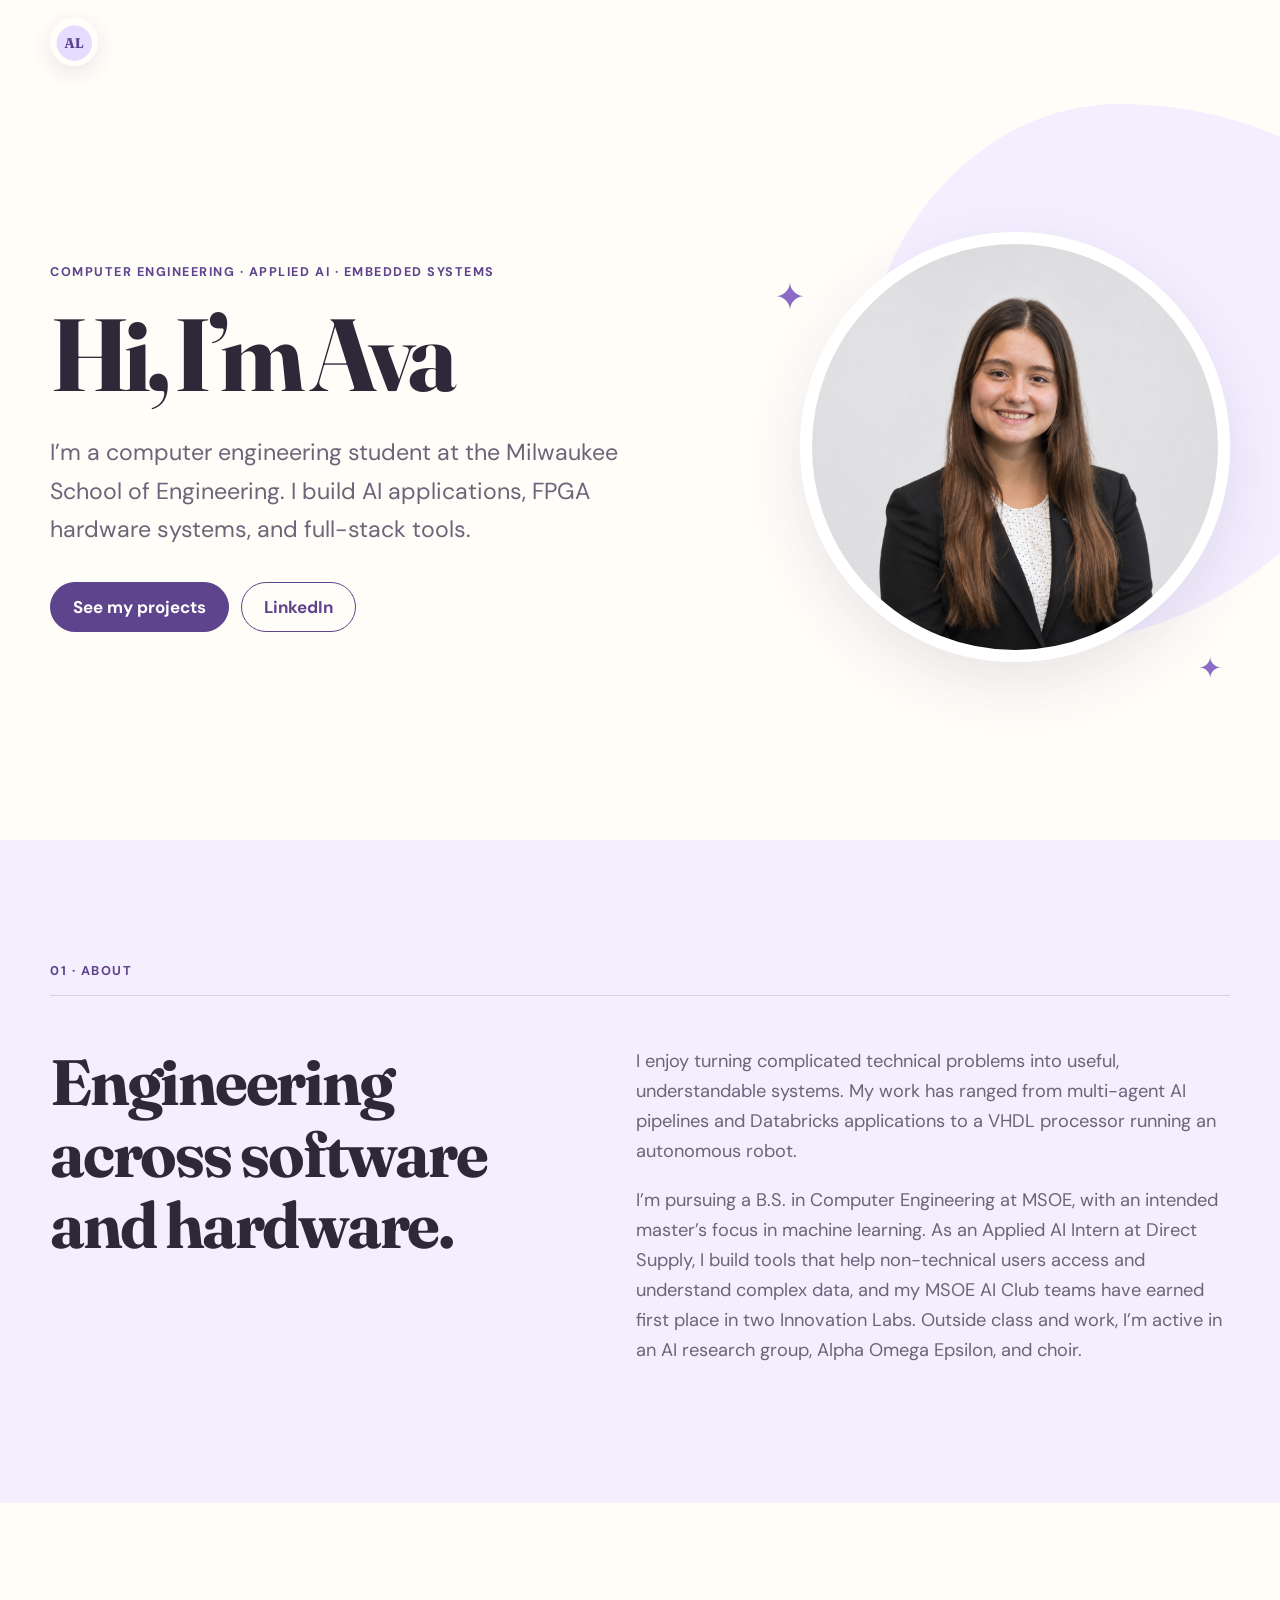
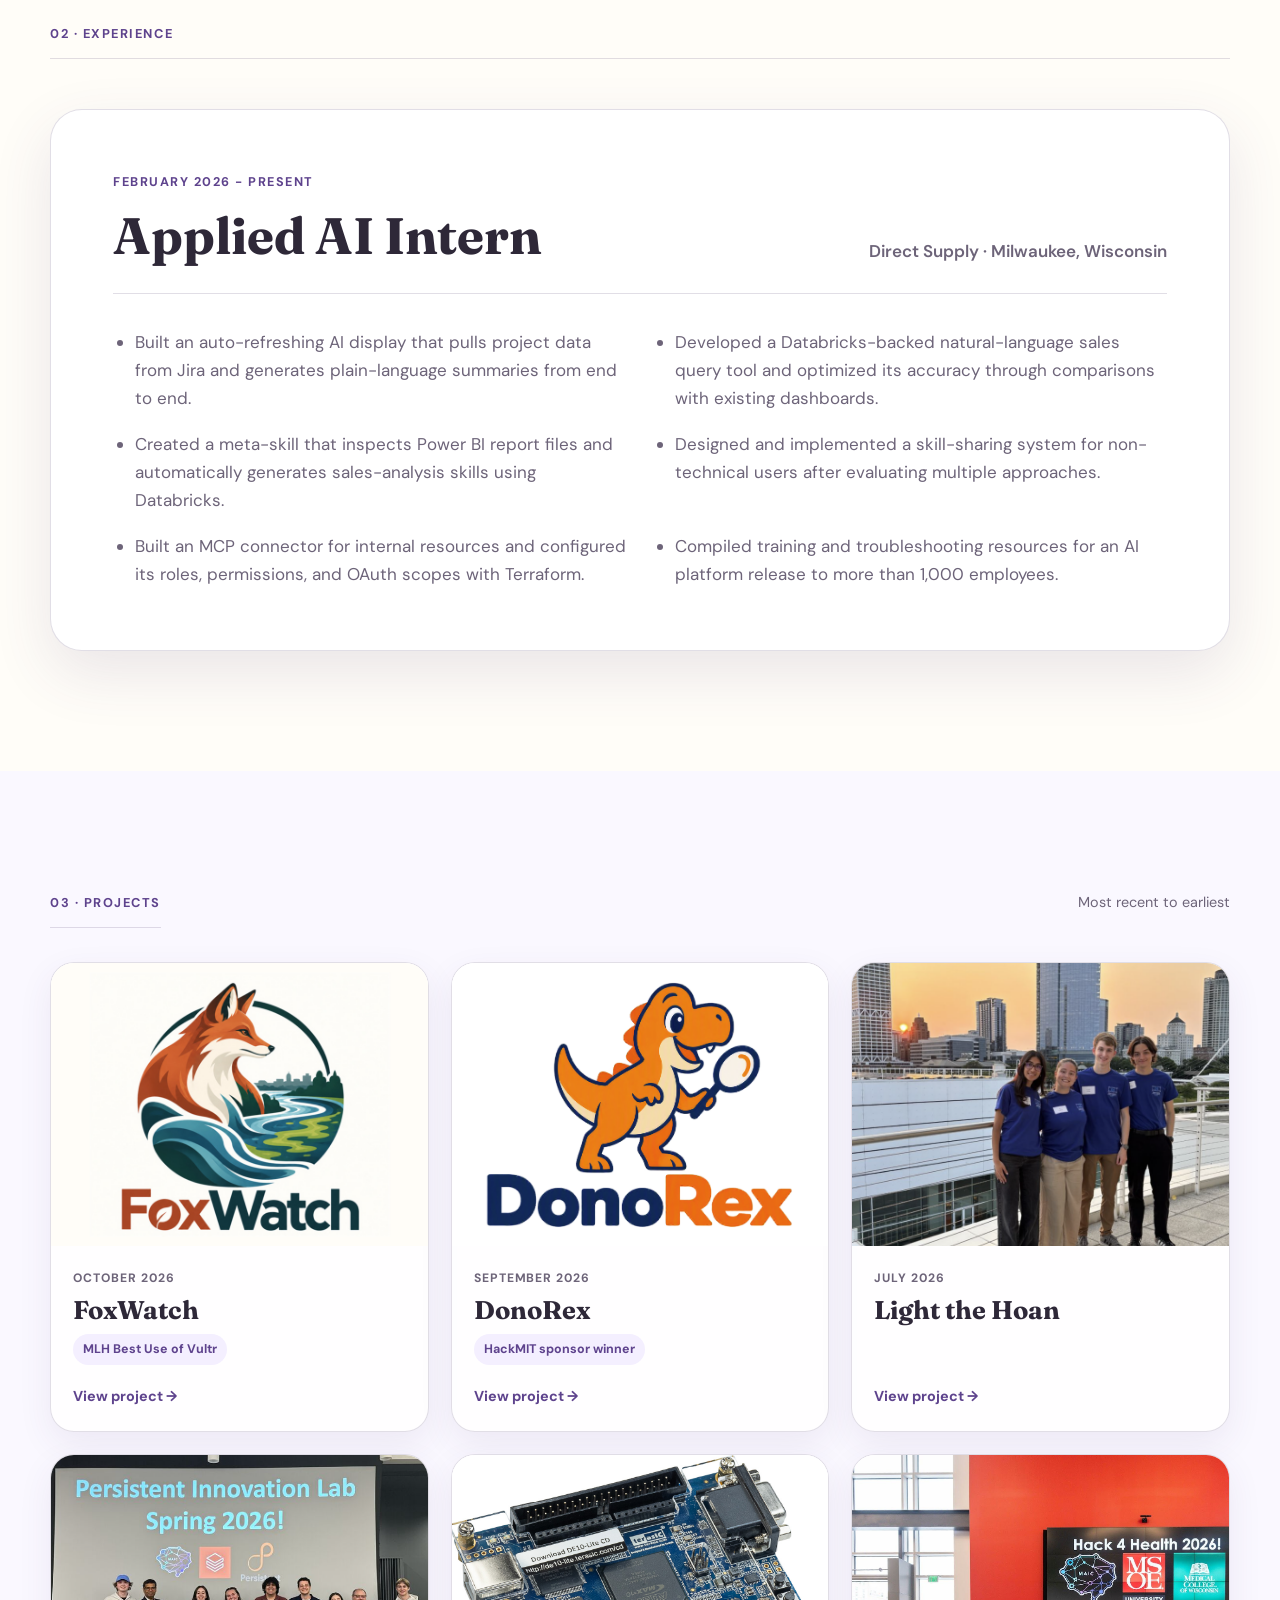
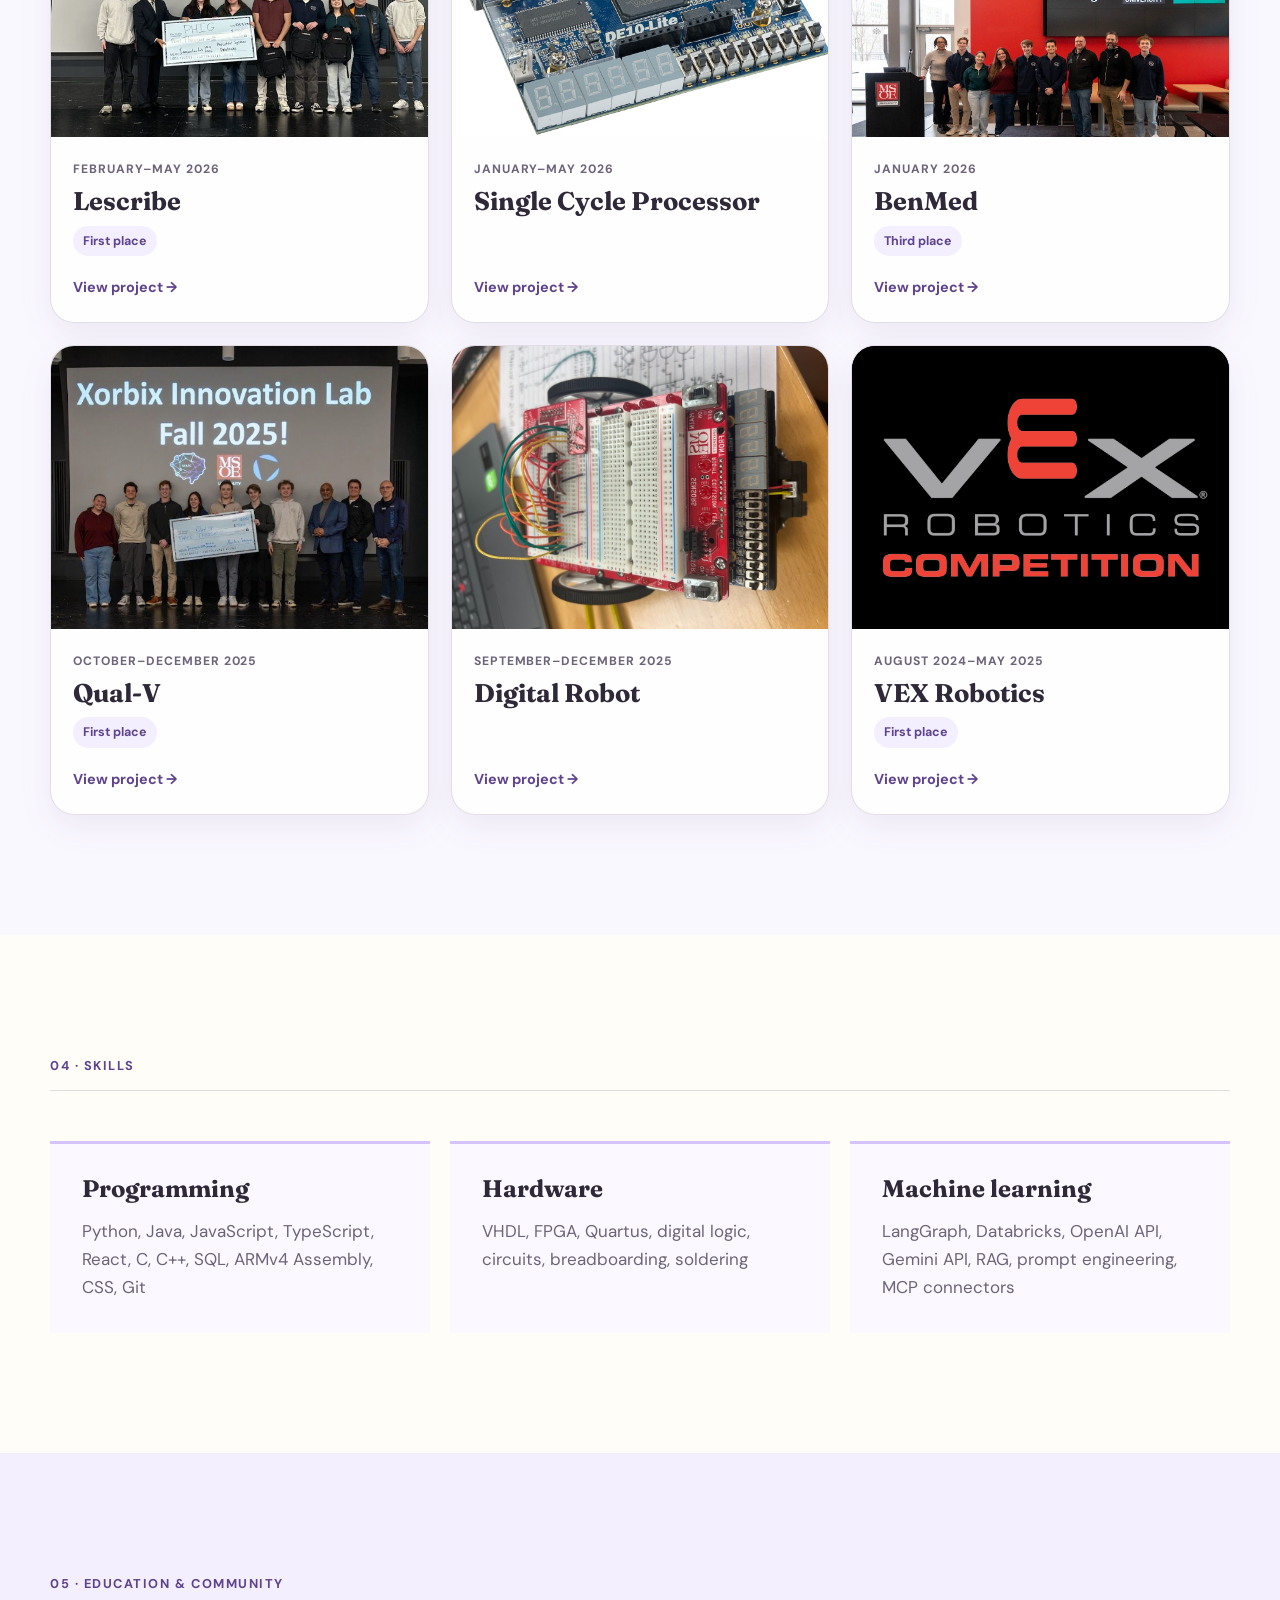
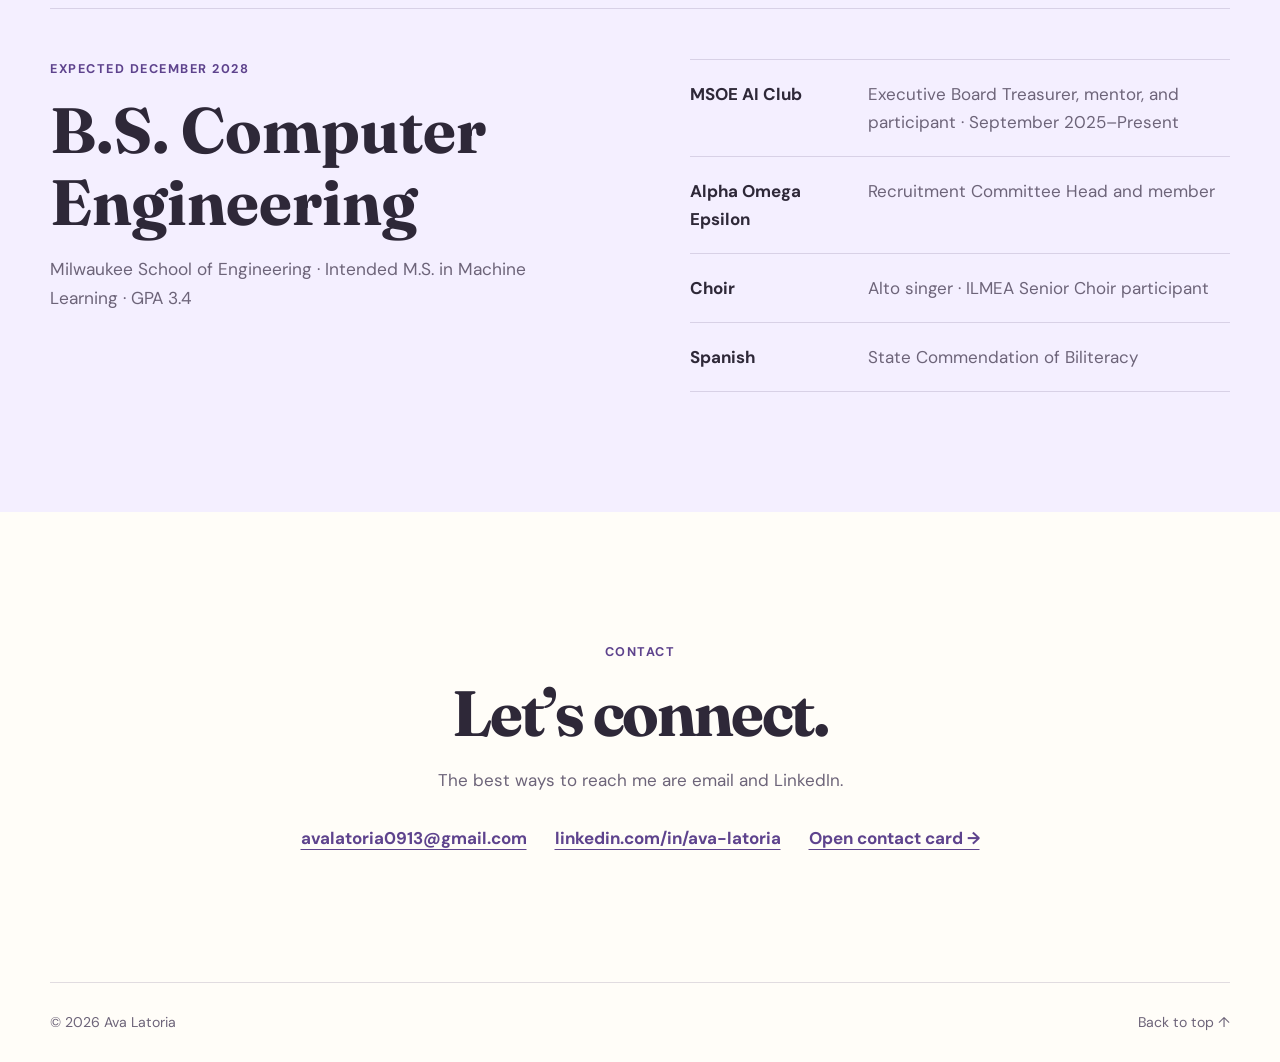
==== commit eeb0f0ce: "Use subtly retouched profile portrait" ====
--- a/index.html
+++ b/index.html
@@ -11,7 +11,7 @@
     <link rel="preconnect" href="https://fonts.googleapis.com" />
     <link rel="preconnect" href="https://fonts.gstatic.com" crossorigin />
     <link href="https://fonts.googleapis.com/css2?family=DM+Sans:wght@400;500;600;700&family=Fraunces:opsz,wght@9..144,600;9..144,700&display=swap" rel="stylesheet" />
-    <link rel="stylesheet" href="styles.css?v=20261104-brand-menu" />
+    <link rel="stylesheet" href="styles.css?v=20261104-portrait-retouch" />
   </head>
   <body>
     <a class="skip-link" href="#main">Skip to content</a>
--- a/styles.css
+++ b/styles.css
@@ -74,7 +74,7 @@
 .button.secondary { color: var(--lavender-700); }
 
 .portrait-wrap { position: relative; justify-self: end; width: min(100%, 430px); }
-.portrait { aspect-ratio: 1; overflow: hidden; border: 12px solid white; border-radius: 50%; background-image: url("assets/ava-portrait-clean.png"); background-repeat: no-repeat; background-size: cover; background-position: center; box-shadow: var(--shadow); }
+.portrait { aspect-ratio: 1; overflow: hidden; border: 12px solid white; border-radius: 50%; background-image: url("assets/ava-portrait-retouched.png"); background-repeat: no-repeat; background-size: cover; background-position: center; box-shadow: var(--shadow); }
 .sparkle { position: absolute; color: var(--lavender-500); font-size: 2.4rem; }
 .sparkle-one { left: -26px; top: 34px; }
 .sparkle-two { right: 8px; bottom: -30px; font-size: 1.8rem; }
@@ -190,7 +190,7 @@
 .connect-main { display: grid; place-items: center; width: min(1040px, calc(100% - 40px)); min-height: 0; margin: 0 auto; padding: 18px 0 24px; }
 .connect-card { display: grid; grid-template-columns: .88fr 1.12fr; overflow: hidden; width: 100%; max-height: min(620px, calc(100svh - 160px)); border: 1px solid var(--line); border-radius: 32px; background: white; box-shadow: var(--shadow); }
 .connect-profile { padding: clamp(28px, 4vw, 44px); background: var(--lavender-100); }
-.connect-photo { width: 112px; aspect-ratio: 1; margin-bottom: 18px; border: 6px solid white; border-radius: 28px; background-image: url("assets/ava-portrait-clean.png"); background-repeat: no-repeat; background-size: cover; background-position: center; box-shadow: 0 14px 34px rgba(80,54,118,.15); }
+.connect-photo { width: 112px; aspect-ratio: 1; margin-bottom: 18px; border: 6px solid white; border-radius: 28px; background-image: url("assets/ava-portrait-retouched.png"); background-repeat: no-repeat; background-size: cover; background-position: center; box-shadow: 0 14px 34px rgba(80,54,118,.15); }
 .connect-profile h1 { margin: 0 0 12px; font-size: clamp(2.7rem, 5vw, 4.2rem); }
 .connect-intro { margin: 0; color: var(--muted); font-size: .94rem; line-height: 1.55; }
 .connect-actions { display: flex; flex-wrap: wrap; gap: 9px; margin-top: 20px; }
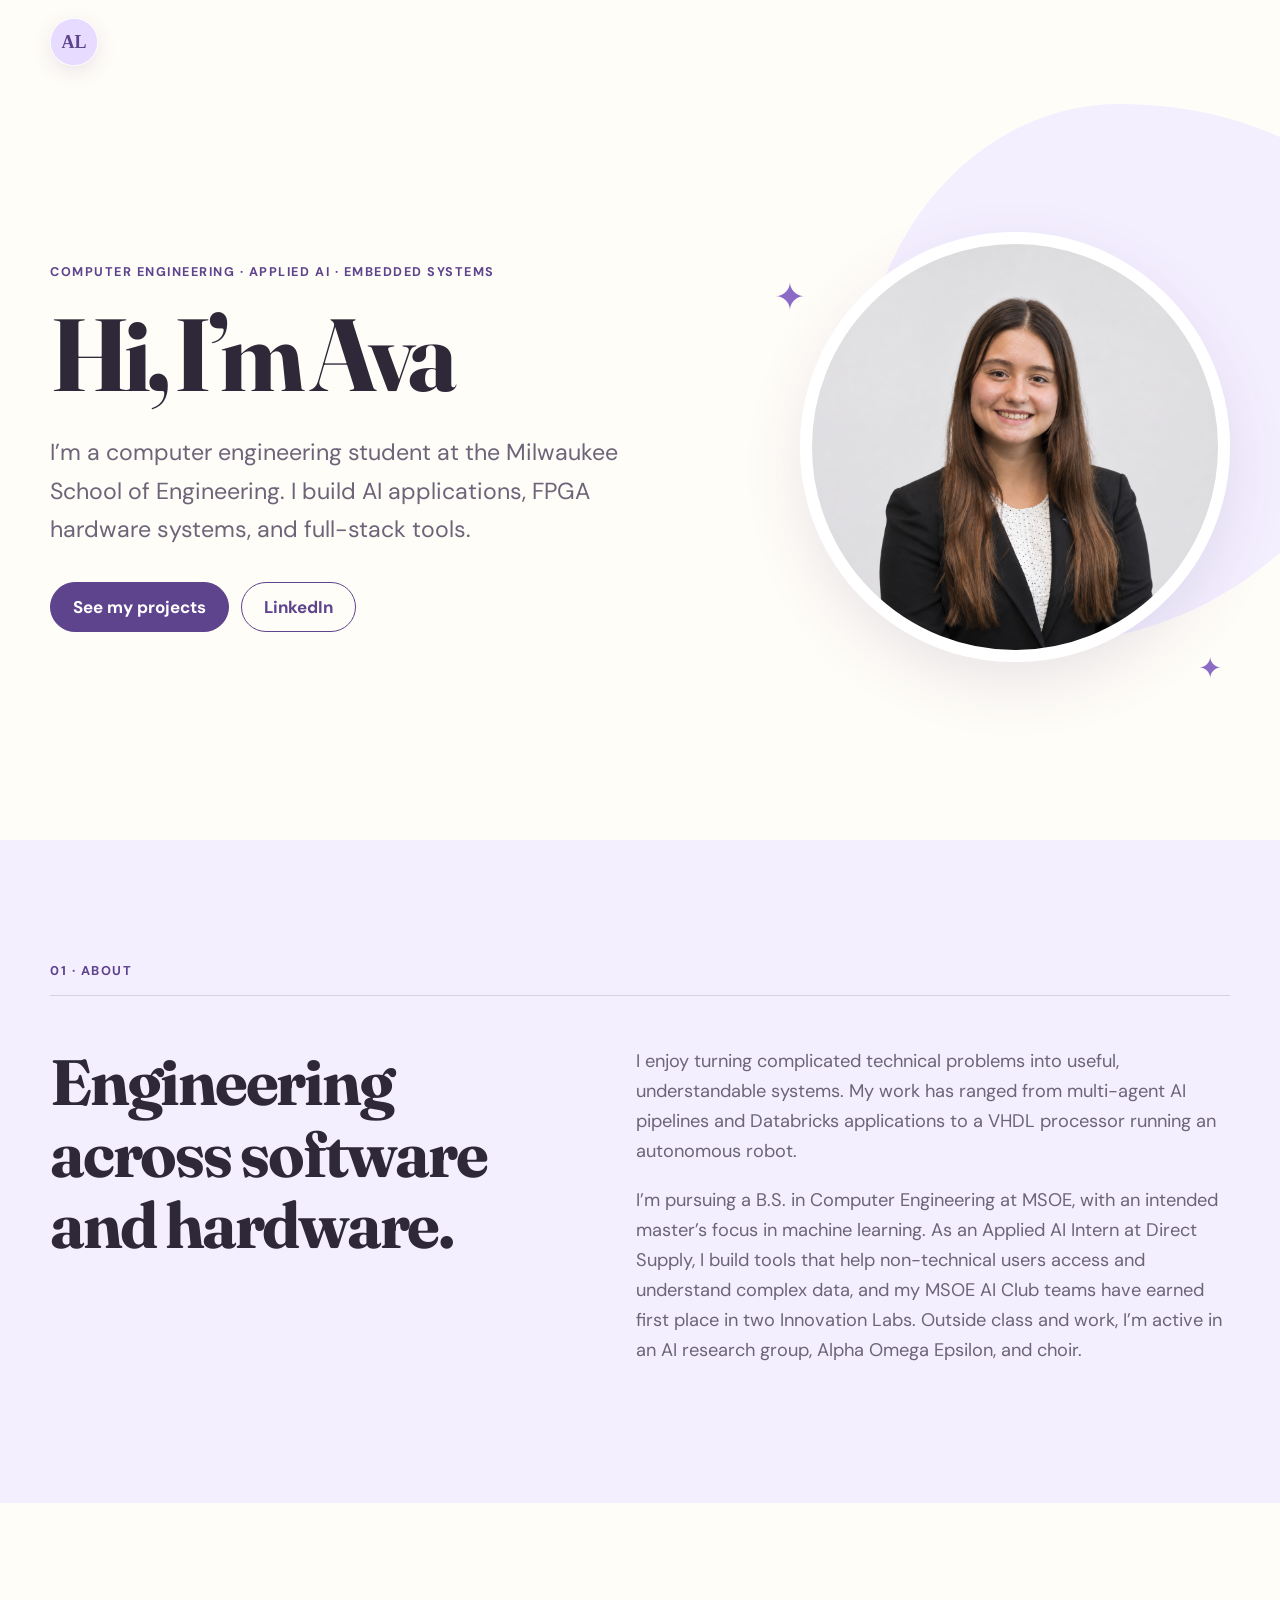
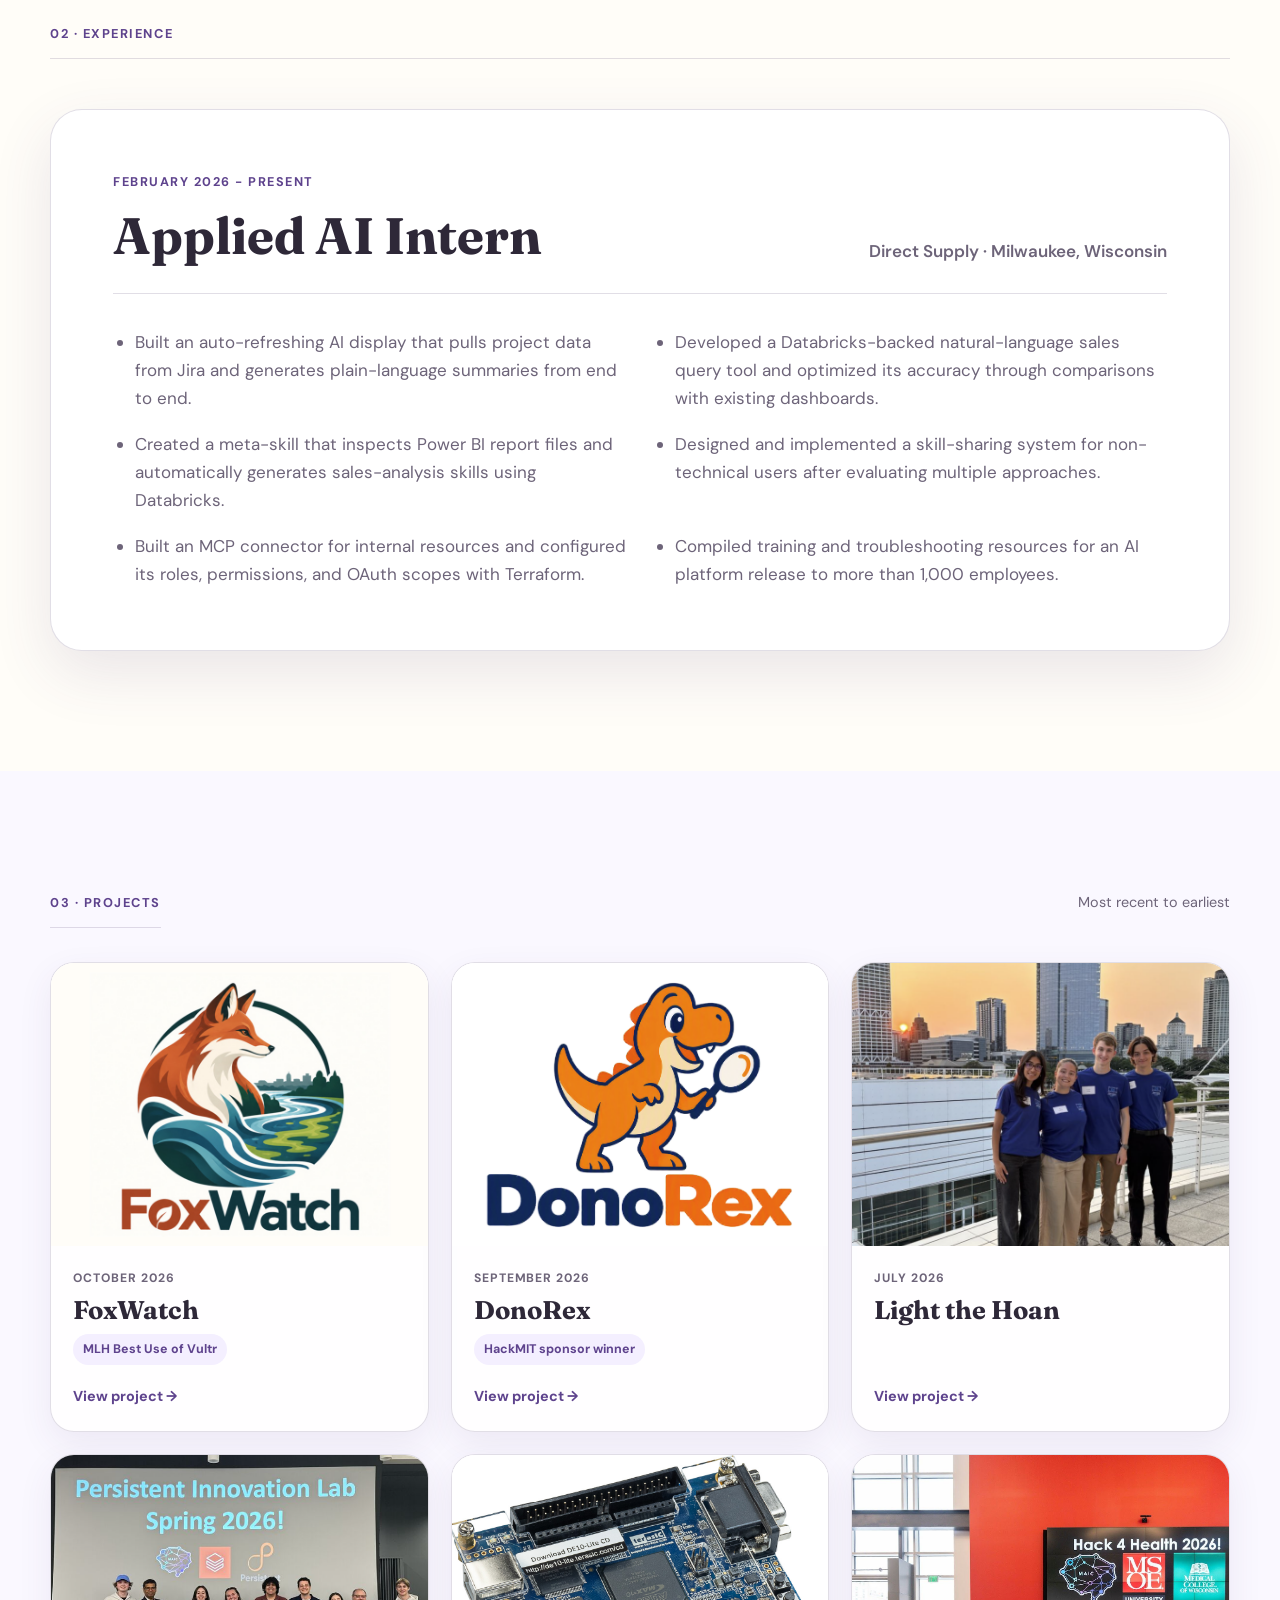
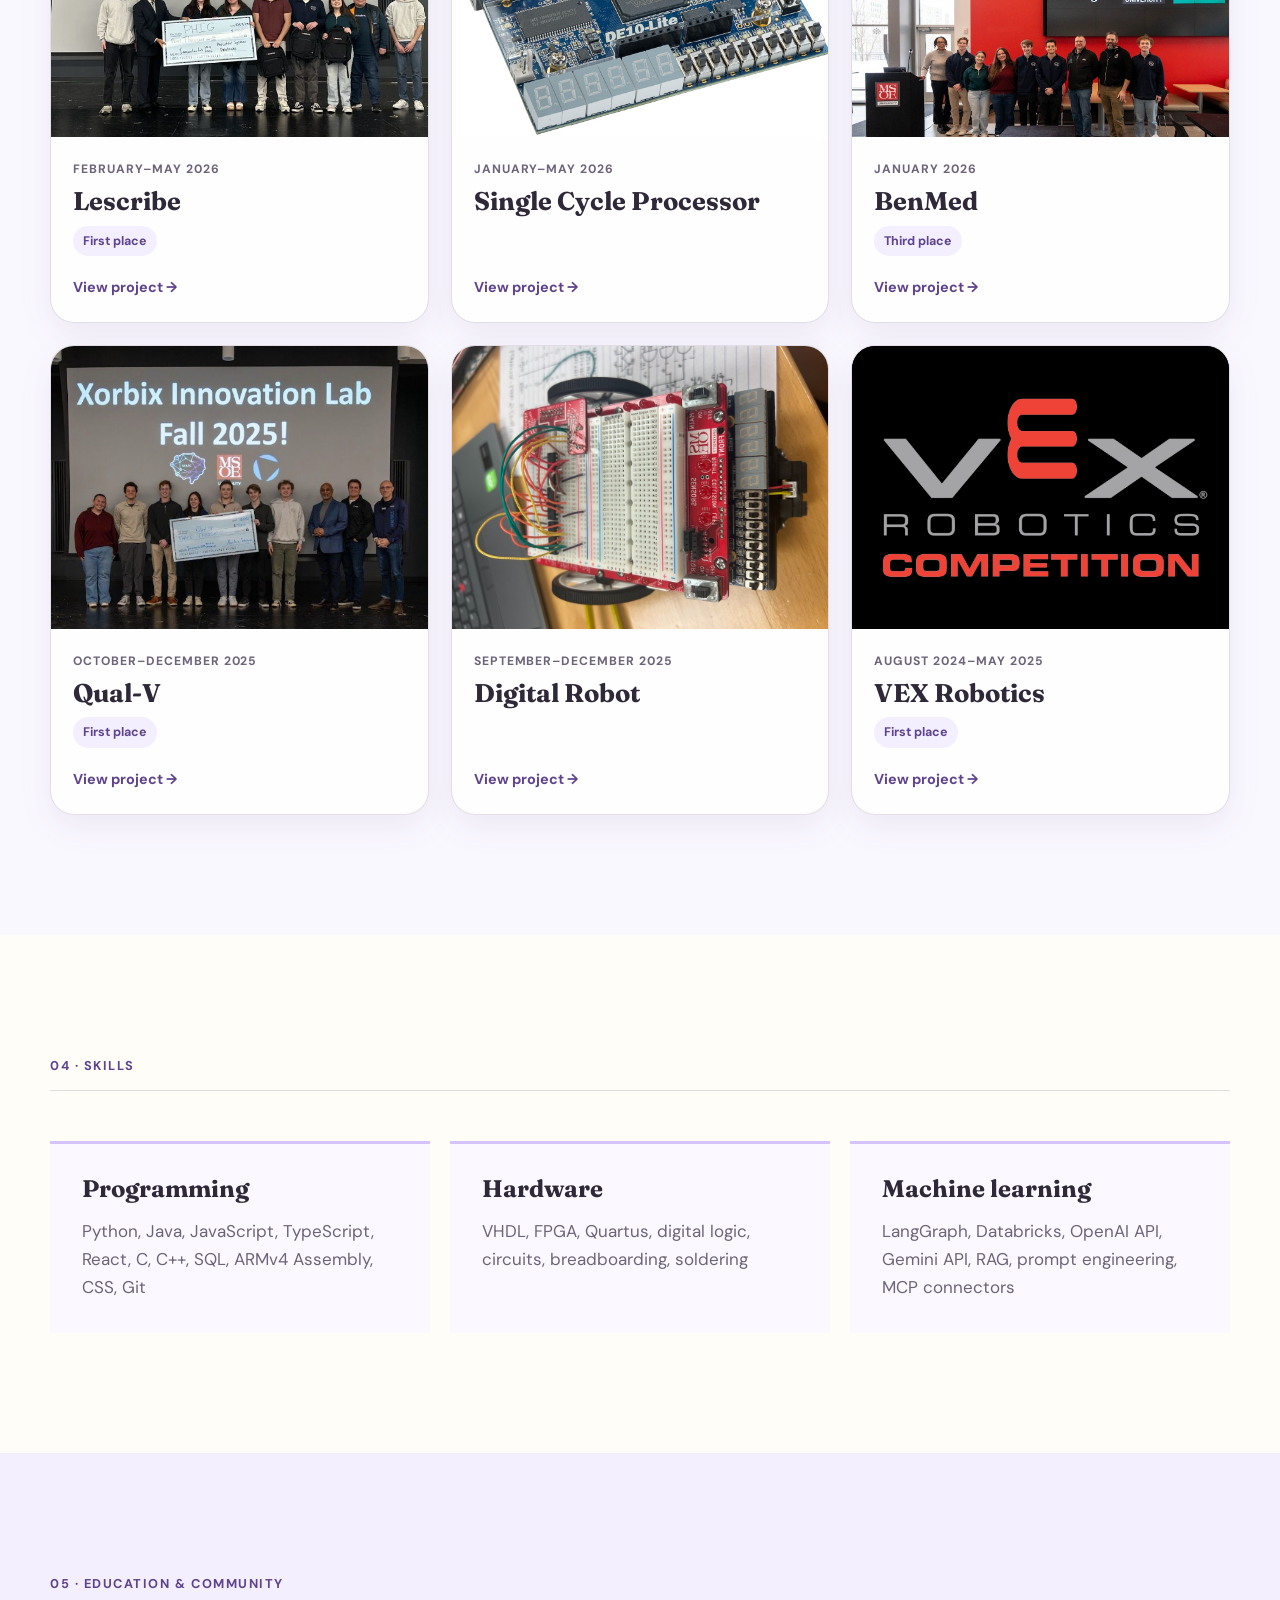
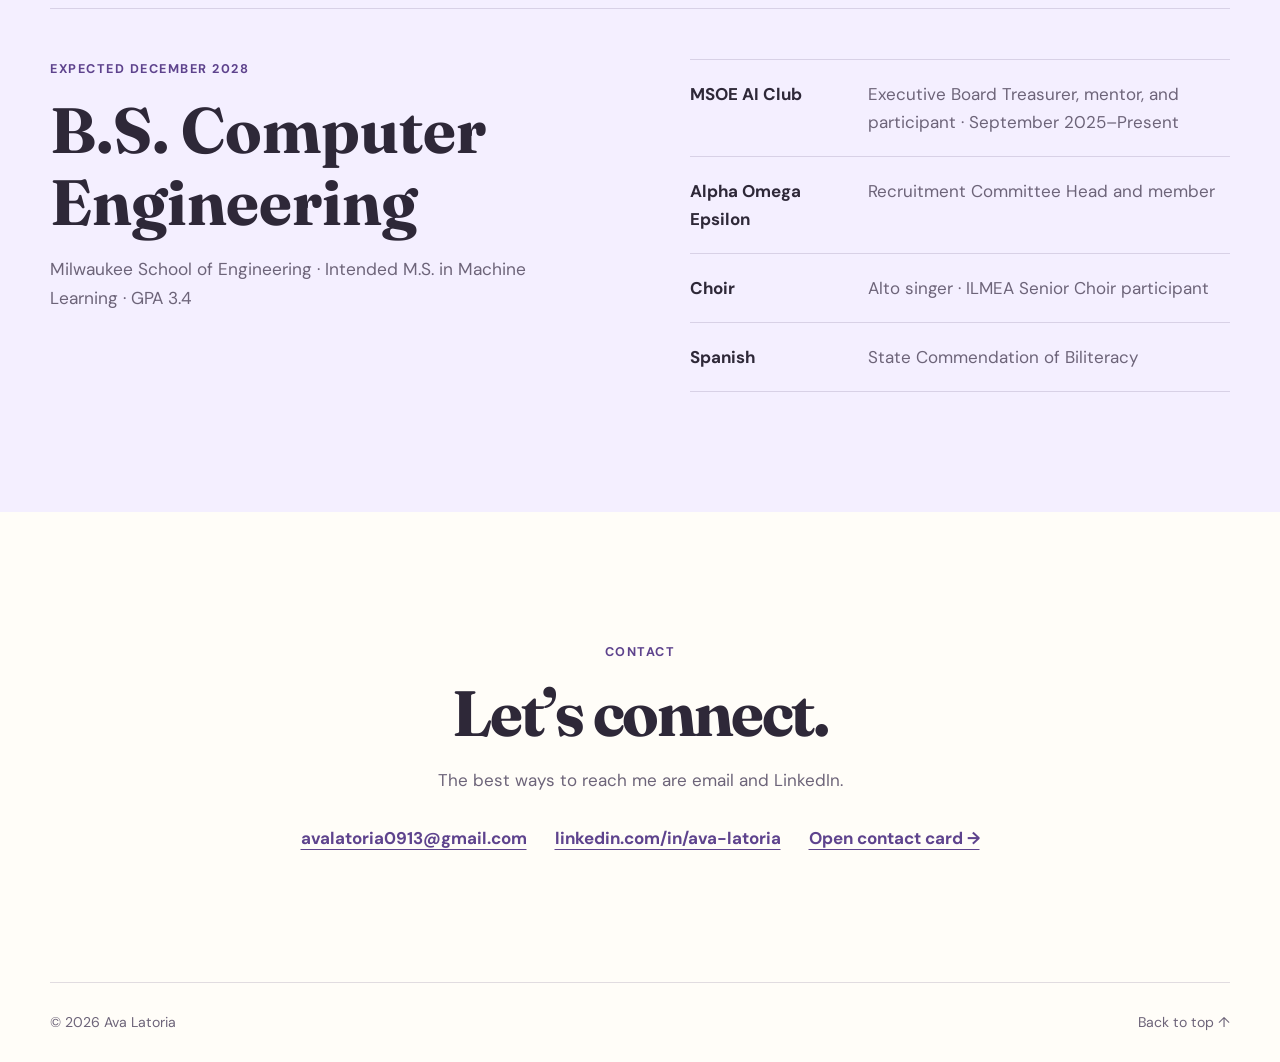
==== commit cba7a387: "Use fitted AL circle as favicon" ====
--- a/index.html
+++ b/index.html
@@ -6,7 +6,7 @@
     <meta name="description" content="Ava Latoria - computer engineering, applied AI, and embedded systems portfolio." />
     <meta name="theme-color" content="#eee8ff" />
     <title>Ava Latoria | Portfolio</title>
-    <link rel="icon" type="image/png" href="assets/favicon.png" />
+    <link rel="icon" type="image/svg+xml" href="assets/favicon.svg?v=20261104" />
     <link rel="apple-touch-icon" href="assets/favicon.png" />
     <link rel="preconnect" href="https://fonts.googleapis.com" />
     <link rel="preconnect" href="https://fonts.gstatic.com" crossorigin />
@@ -17,7 +17,7 @@
     <a class="skip-link" href="#main">Skip to content</a>
     <header class="site-header">
       <button class="brand-menu-button" type="button" aria-expanded="false" aria-controls="site-nav" aria-haspopup="true" aria-label="Open site navigation">
-        <img src="assets/favicon.png" alt="" aria-hidden="true" />
+        <img src="assets/favicon.svg" alt="" aria-hidden="true" />
       </button>
       <nav id="site-nav" aria-label="Main navigation">
         <a href="#about">About</a>
